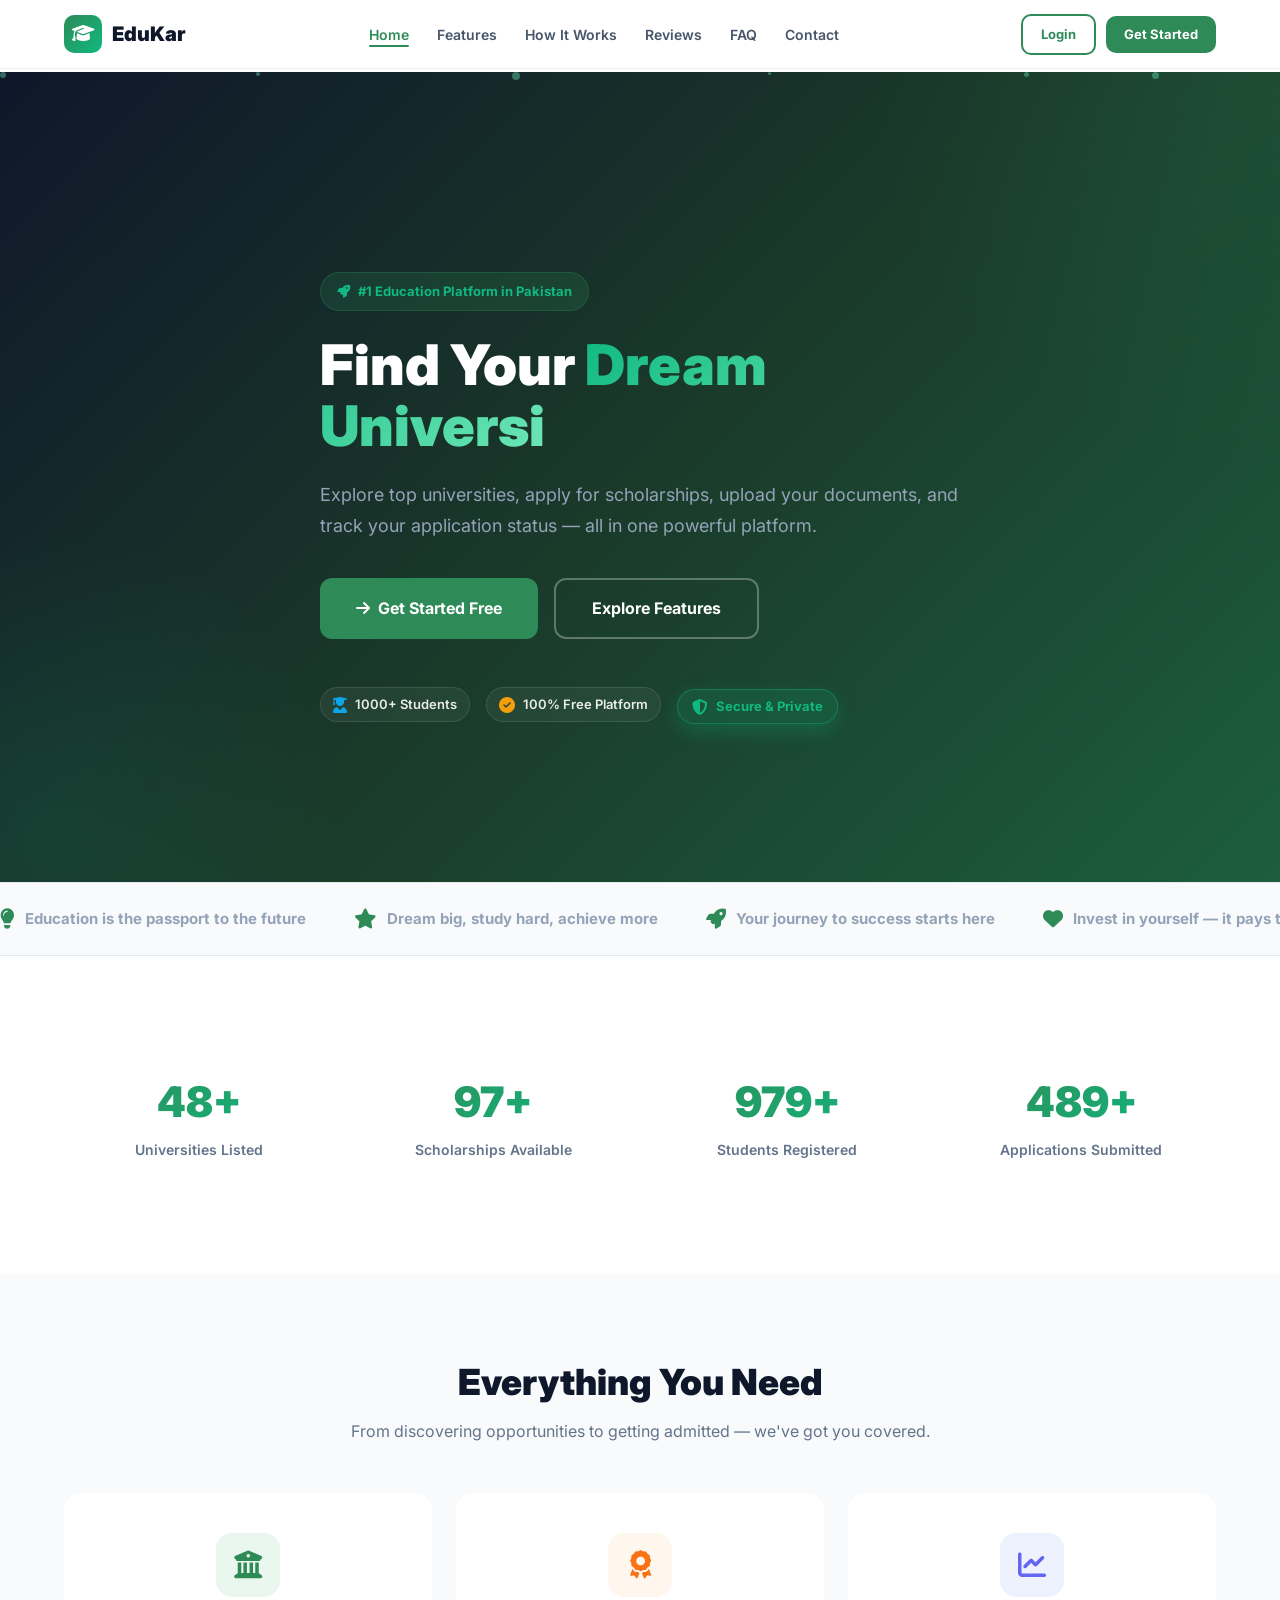
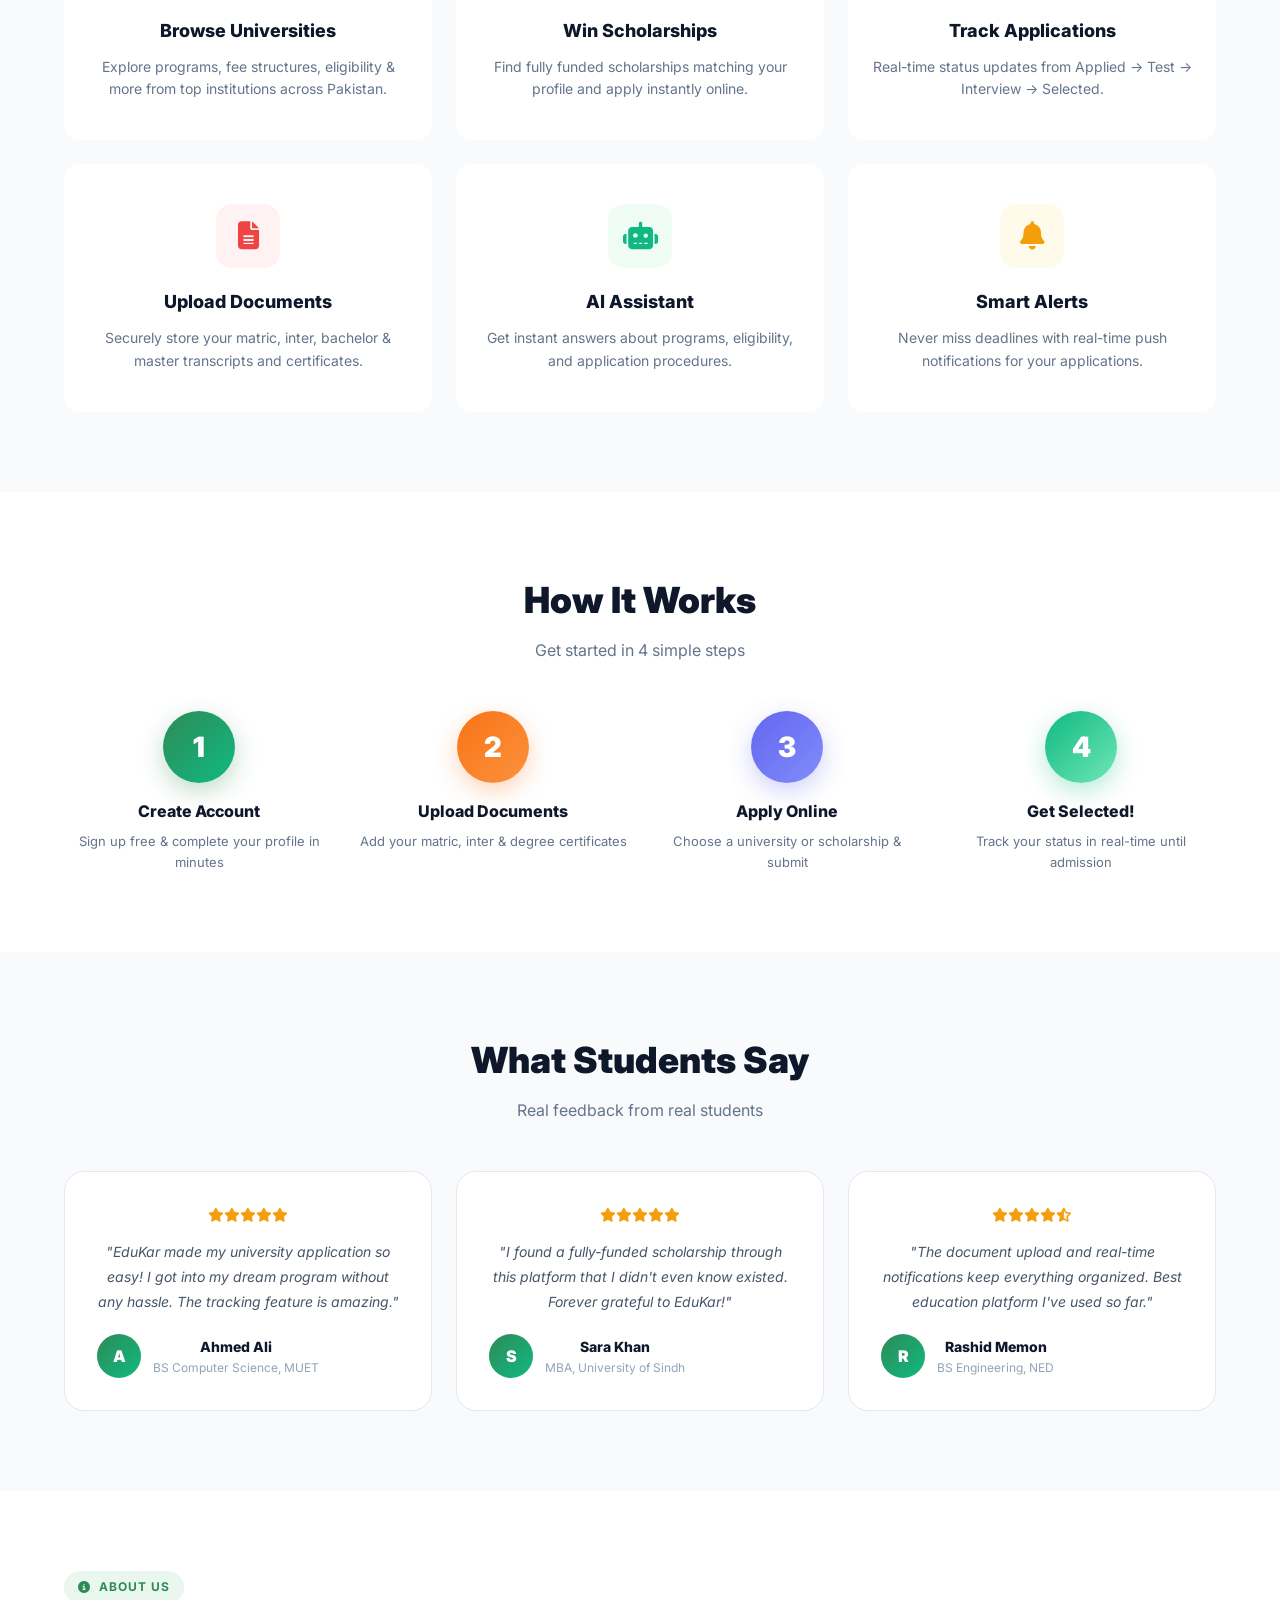
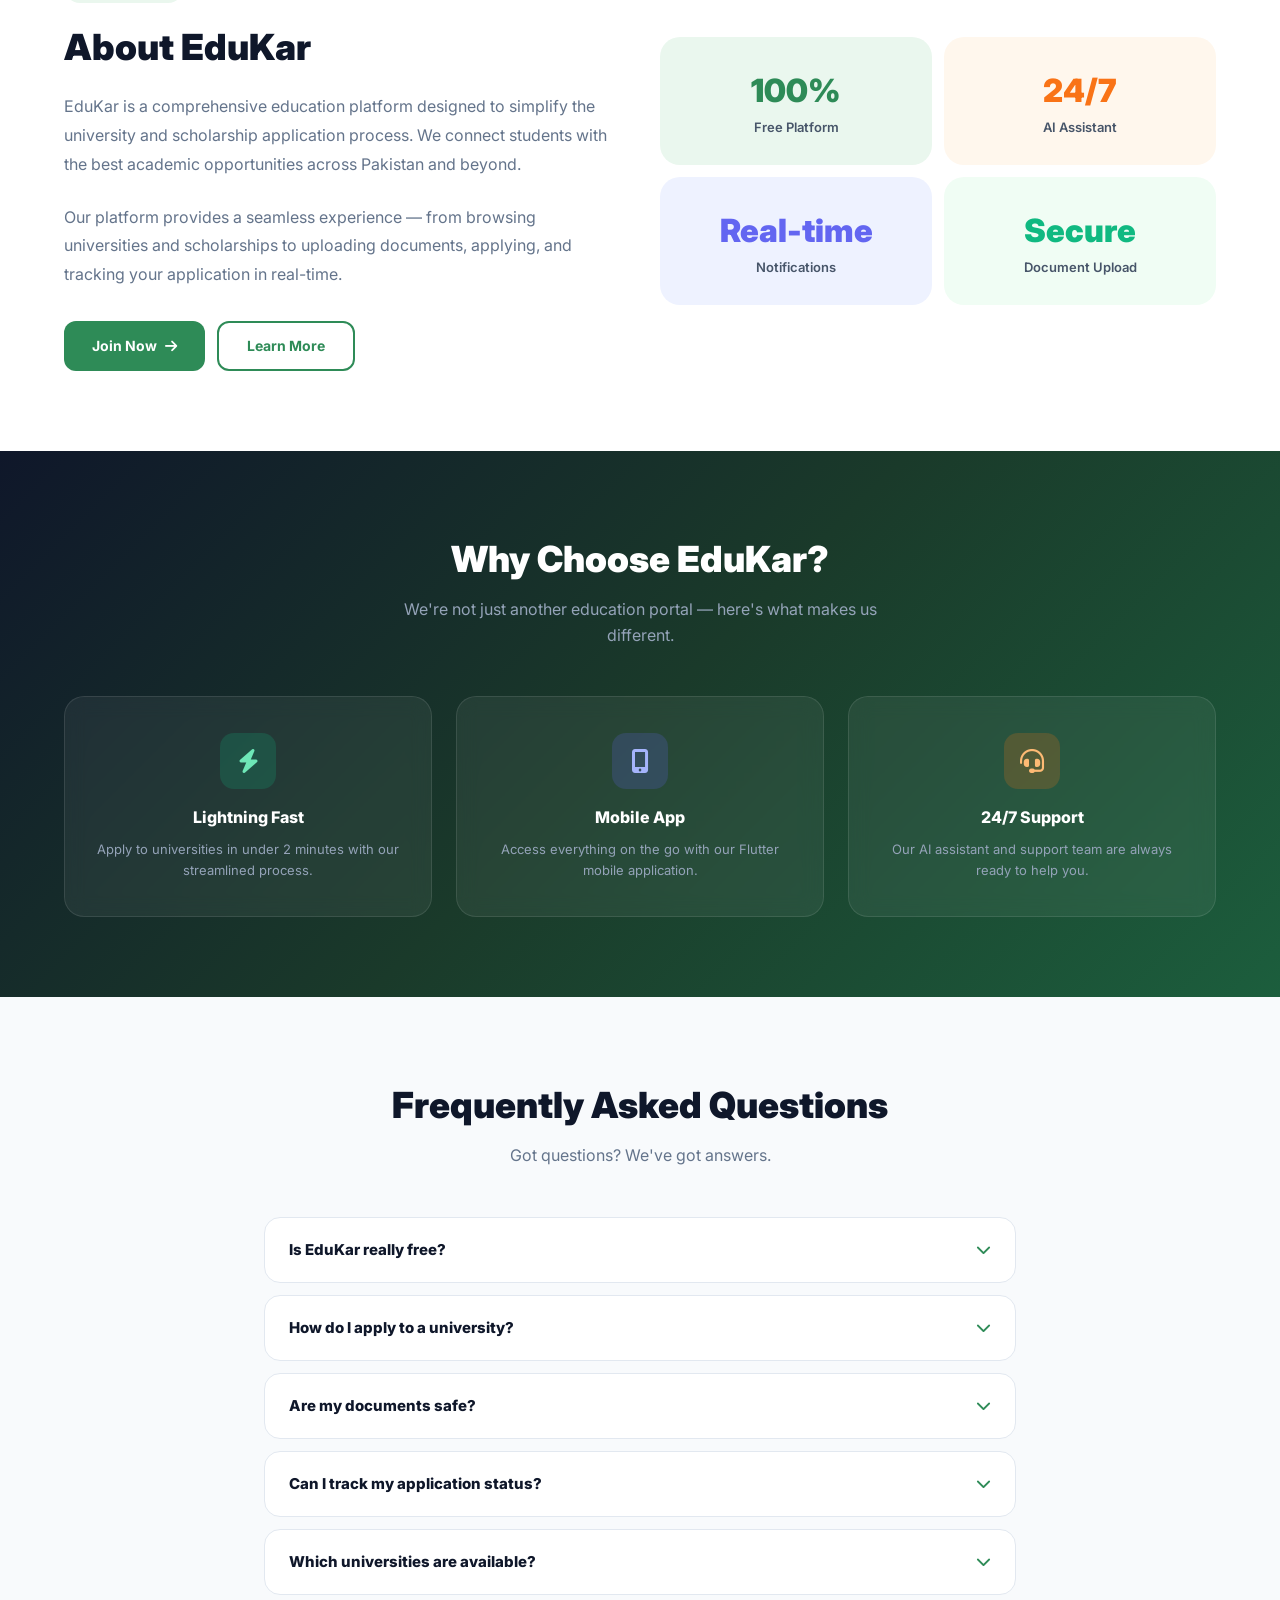
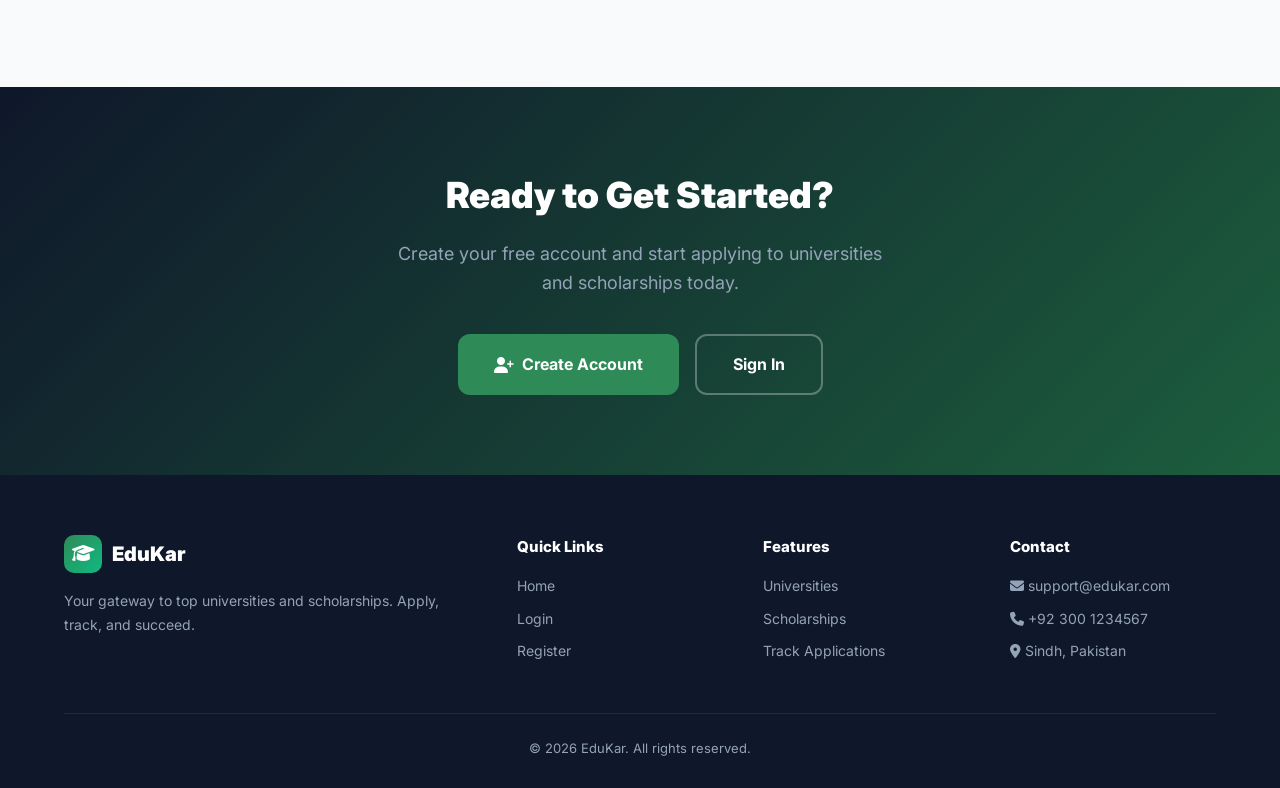
==== index.html @ 020fc17c "Latest user website updates" ====
<!DOCTYPE html>
<html lang="en">
<head>
    <meta charset="UTF-8">
    <meta name="viewport" content="width=device-width, initial-scale=1.0">
    <meta name="description" content="EduKar - Your gateway to top universities and scholarships in Pakistan. Apply online, track applications, and get admitted.">
    <title>EduKar — Find Your Dream University</title>
    <link rel="stylesheet" href="css/style.css">
    <link rel="stylesheet" href="https://cdnjs.cloudflare.com/ajax/libs/font-awesome/6.5.1/css/all.min.css">
</head>
<body style="padding-top:72px;">

<!-- NAVBAR -->
<nav class="navbar" id="navbar">
    <div class="navbar__inner">
        <a href="/" class="navbar__logo">
            <div class="navbar__logo-icon"><i class="fas fa-graduation-cap"></i></div>
            EduKar
        </a>
        <ul class="navbar__links" id="navLinks">
            <li><a href="/" class="active">Home</a></li>
            <li><a href="#features">Features</a></li>
            <li><a href="#how-it-works">How It Works</a></li>
            <li><a href="#testimonials">Reviews</a></li>
            <li><a href="#faq">FAQ</a></li>
            <li><a href="#contact">Contact</a></li>
        </ul>
        <div class="navbar__actions">
            <a href="login" class="btn btn--outline btn--sm" id="navLoginBtn">Login</a>
            <a href="register" class="btn btn--primary btn--sm" id="navRegBtn">Get Started</a>
        </div>
        <button class="navbar__hamburger" id="hamburger"><i class="fas fa-bars"></i></button>
    </div>
</nav>

<!-- HERO -->
<section class="hero">
    <div class="hero-particles">
        <span></span><span></span><span></span><span></span><span></span><span></span>
    </div>
    <div class="container">
        <div class="hero__content slide-up">
            <div class="hero__badge"><i class="fas fa-rocket"></i> #1 Education Platform in Pakistan</div>
            <h1 class="hero__title">Find Your <span id="typingTarget">Dream University</span><span class="typing-cursor"></span></h1>
            <p class="hero__subtitle">Explore top universities, apply for scholarships, upload your documents, and track your application status — all in one powerful platform.</p>
            <div class="hero__actions">
                <a href="register" class="btn btn--primary btn--lg"><i class="fas fa-arrow-right"></i> Get Started Free</a>
                <a href="#features" class="btn btn--outline btn--lg" style="border-color:rgba(255,255,255,.3); color:#fff;">Explore Features</a>
            </div>
            <div class="hero__stats" style="margin-top:48px; flex-wrap:wrap; gap:16px;">
                <div style="display:flex; align-items:center; gap:8px; padding:6px 12px; background:rgba(255,255,255,.05); border-radius:100px; border:1px solid rgba(255,255,255,.1);"><i class="fas fa-user-graduate" style="color:#0EA5E9; font-size:16px;"></i><span style="color:rgba(255,255,255,.9); font-weight:600; font-size:13px;">1000+ Students</span></div>
                <div style="display:flex; align-items:center; gap:8px; padding:6px 12px; background:rgba(255,255,255,.05); border-radius:100px; border:1px solid rgba(255,255,255,.1);"><i class="fas fa-check-circle" style="color:#F59E0B; font-size:16px;"></i><span style="color:rgba(255,255,255,.9); font-weight:600; font-size:13px;">100% Free Platform</span></div>
                <div style="display:flex; align-items:center; gap:8px; padding:6px 14px; background:rgba(16,185,129,.15); border-radius:100px; border:1px solid rgba(16,185,129,.4); box-shadow:0 8px 20px rgba(16,185,129,.25); transform:translateY(2px);"><i class="fas fa-shield-alt" style="color:#10B981; font-size:16px;"></i><span style="color:#10B981; font-weight:700; font-size:13px;">Secure & Private</span></div>
            </div>
        </div>
    </div>
</section>

<!-- MARQUEE -->
<div class="marquee-wrap">
    <div class="marquee-track" id="marqueeTrack">
        <div class="marquee-item"><i class="fas fa-lightbulb"></i> Education is the passport to the future</div>
        <div class="marquee-item"><i class="fas fa-star"></i> Dream big, study hard, achieve more</div>
        <div class="marquee-item"><i class="fas fa-rocket"></i> Your journey to success starts here</div>
        <div class="marquee-item"><i class="fas fa-heart"></i> Invest in yourself — it pays the best interest</div>
        <div class="marquee-item"><i class="fas fa-graduation-cap"></i> Knowledge is power, apply it wisely</div>
        <div class="marquee-item"><i class="fas fa-trophy"></i> Winners never quit, learners never lose</div>
        <div class="marquee-item"><i class="fas fa-gem"></i> Education is the key that unlocks every door</div>
        <div class="marquee-item"><i class="fas fa-fire"></i> Stay hungry for knowledge, stay foolish for dreams</div>
        <!-- duplicate for seamless loop -->
        <div class="marquee-item"><i class="fas fa-lightbulb"></i> Education is the passport to the future</div>
        <div class="marquee-item"><i class="fas fa-star"></i> Dream big, study hard, achieve more</div>
        <div class="marquee-item"><i class="fas fa-rocket"></i> Your journey to success starts here</div>
        <div class="marquee-item"><i class="fas fa-heart"></i> Invest in yourself — it pays the best interest</div>
        <div class="marquee-item"><i class="fas fa-graduation-cap"></i> Knowledge is power, apply it wisely</div>
        <div class="marquee-item"><i class="fas fa-trophy"></i> Winners never quit, learners never lose</div>
        <div class="marquee-item"><i class="fas fa-gem"></i> Education is the key that unlocks every door</div>
        <div class="marquee-item"><i class="fas fa-fire"></i> Stay hungry for knowledge, stay foolish for dreams</div>
    </div>
</div>

<!-- STATS COUNTER -->
<section class="section" style="background:#fff;">
    <div class="container">
        <div class="grid grid--4">
            <div class="stat-counter fade-in">
                <div class="stat-counter__num" data-target="50">0+</div>
                <div class="stat-counter__label">Universities Listed</div>
            </div>
            <div class="stat-counter fade-in stagger-1">
                <div class="stat-counter__num" data-target="100">0+</div>
                <div class="stat-counter__label">Scholarships Available</div>
            </div>
            <div class="stat-counter fade-in stagger-2">
                <div class="stat-counter__num" data-target="1000">0+</div>
                <div class="stat-counter__label">Students Registered</div>
            </div>
            <div class="stat-counter fade-in stagger-3">
                <div class="stat-counter__num" data-target="500">0+</div>
                <div class="stat-counter__label">Applications Submitted</div>
            </div>
        </div>
    </div>
</section>

<!-- FEATURES -->
<section class="section" id="features" style="background: var(--slate-50);">
    <div class="container text-center">
        <h2 style="font-size:36px; font-weight:900; color:var(--navy); margin-bottom:8px;">Everything You Need</h2>
        <p style="color:var(--slate-500); max-width:600px; margin:0 auto 48px; font-size:16px;">From discovering opportunities to getting admitted — we've got you covered.</p>
        <div class="grid grid--3">
            <div class="card fade-in" style="border:none; text-align:center; padding:40px 24px;">
                <div style="width:64px; height:64px; background:var(--primary-light); border-radius:16px; display:flex; align-items:center; justify-content:center; margin:0 auto 20px; font-size:28px; color:var(--primary);"><i class="fas fa-university"></i></div>
                <h3 style="font-size:18px; font-weight:800; color:var(--navy); margin-bottom:10px;">Browse Universities</h3>
                <p style="color:var(--slate-500); font-size:14px;">Explore programs, fee structures, eligibility & more from top institutions across Pakistan.</p>
            </div>
            <div class="card fade-in" style="border:none; text-align:center; padding:40px 24px;">
                <div style="width:64px; height:64px; background:#FFF7ED; border-radius:16px; display:flex; align-items:center; justify-content:center; margin:0 auto 20px; font-size:28px; color:var(--orange);"><i class="fas fa-award"></i></div>
                <h3 style="font-size:18px; font-weight:800; color:var(--navy); margin-bottom:10px;">Win Scholarships</h3>
                <p style="color:var(--slate-500); font-size:14px;">Find fully funded scholarships matching your profile and apply instantly online.</p>
            </div>
            <div class="card fade-in" style="border:none; text-align:center; padding:40px 24px;">
                <div style="width:64px; height:64px; background:#EEF2FF; border-radius:16px; display:flex; align-items:center; justify-content:center; margin:0 auto 20px; font-size:28px; color:#6366F1;"><i class="fas fa-chart-line"></i></div>
                <h3 style="font-size:18px; font-weight:800; color:var(--navy); margin-bottom:10px;">Track Applications</h3>
                <p style="color:var(--slate-500); font-size:14px;">Real-time status updates from Applied → Test → Interview → Selected.</p>
            </div>
            <div class="card fade-in" style="border:none; text-align:center; padding:40px 24px;">
                <div style="width:64px; height:64px; background:#FEF2F2; border-radius:16px; display:flex; align-items:center; justify-content:center; margin:0 auto 20px; font-size:28px; color:var(--red);"><i class="fas fa-file-alt"></i></div>
                <h3 style="font-size:18px; font-weight:800; color:var(--navy); margin-bottom:10px;">Upload Documents</h3>
                <p style="color:var(--slate-500); font-size:14px;">Securely store your matric, inter, bachelor & master transcripts and certificates.</p>
            </div>
            <div class="card fade-in" style="border:none; text-align:center; padding:40px 24px;">
                <div style="width:64px; height:64px; background:#F0FDF4; border-radius:16px; display:flex; align-items:center; justify-content:center; margin:0 auto 20px; font-size:28px; color:var(--accent);"><i class="fas fa-robot"></i></div>
                <h3 style="font-size:18px; font-weight:800; color:var(--navy); margin-bottom:10px;">AI Assistant</h3>
                <p style="color:var(--slate-500); font-size:14px;">Get instant answers about programs, eligibility, and application procedures.</p>
            </div>
            <div class="card fade-in" style="border:none; text-align:center; padding:40px 24px;">
                <div style="width:64px; height:64px; background:#FFFBEB; border-radius:16px; display:flex; align-items:center; justify-content:center; margin:0 auto 20px; font-size:28px; color:#F59E0B;"><i class="fas fa-bell"></i></div>
                <h3 style="font-size:18px; font-weight:800; color:var(--navy); margin-bottom:10px;">Smart Alerts</h3>
                <p style="color:var(--slate-500); font-size:14px;">Never miss deadlines with real-time push notifications for your applications.</p>
            </div>
        </div>
    </div>
</section>

<!-- HOW IT WORKS -->
<section class="section" id="how-it-works">
    <div class="container text-center">
        <h2 style="font-size:36px; font-weight:900; color:var(--navy); margin-bottom:8px;">How It Works</h2>
        <p style="color:var(--slate-500); max-width:500px; margin:0 auto 48px; font-size:16px;">Get started in 4 simple steps</p>
        <div class="grid grid--4">
            <div class="fade-in" style="text-align:center; position:relative;">
                <div style="width:72px; height:72px; background:linear-gradient(135deg,var(--primary),var(--accent)); border-radius:50%; display:flex; align-items:center; justify-content:center; margin:0 auto 16px; font-size:28px; font-weight:900; color:#fff; box-shadow:0 8px 25px rgba(46,139,87,.3);">1</div>
                <h4 style="font-weight:800; color:var(--navy); margin-bottom:6px; font-size:16px;">Create Account</h4>
                <p style="font-size:13px; color:var(--slate-500);">Sign up free & complete your profile in minutes</p>
            </div>
            <div class="fade-in stagger-1" style="text-align:center;">
                <div style="width:72px; height:72px; background:linear-gradient(135deg,#F97316,#FB923C); border-radius:50%; display:flex; align-items:center; justify-content:center; margin:0 auto 16px; font-size:28px; font-weight:900; color:#fff; box-shadow:0 8px 25px rgba(249,115,22,.3);">2</div>
                <h4 style="font-weight:800; color:var(--navy); margin-bottom:6px; font-size:16px;">Upload Documents</h4>
                <p style="font-size:13px; color:var(--slate-500);">Add your matric, inter & degree certificates</p>
            </div>
            <div class="fade-in stagger-2" style="text-align:center;">
                <div style="width:72px; height:72px; background:linear-gradient(135deg,#6366F1,#818CF8); border-radius:50%; display:flex; align-items:center; justify-content:center; margin:0 auto 16px; font-size:28px; font-weight:900; color:#fff; box-shadow:0 8px 25px rgba(99,102,241,.3);">3</div>
                <h4 style="font-weight:800; color:var(--navy); margin-bottom:6px; font-size:16px;">Apply Online</h4>
                <p style="font-size:13px; color:var(--slate-500);">Choose a university or scholarship & submit</p>
            </div>
            <div class="fade-in stagger-3" style="text-align:center;">
                <div style="width:72px; height:72px; background:linear-gradient(135deg,#10B981,#6EE7B7); border-radius:50%; display:flex; align-items:center; justify-content:center; margin:0 auto 16px; font-size:28px; font-weight:900; color:#fff; box-shadow:0 8px 25px rgba(16,185,129,.3);">4</div>
                <h4 style="font-weight:800; color:var(--navy); margin-bottom:6px; font-size:16px;">Get Selected!</h4>
                <p style="font-size:13px; color:var(--slate-500);">Track your status in real-time until admission</p>
            </div>
        </div>
    </div>
</section>

<!-- TESTIMONIALS -->
<section class="section" id="testimonials" style="background:var(--slate-50);">
    <div class="container text-center">
        <h2 style="font-size:36px; font-weight:900; color:var(--navy); margin-bottom:8px;">What Students Say</h2>
        <p style="color:var(--slate-500); max-width:500px; margin:0 auto 48px; font-size:16px;">Real feedback from real students</p>
        <div class="grid grid--3">
            <div class="testimonial-card fade-in">
                <div class="testimonial-card__stars"><i class="fas fa-star"></i><i class="fas fa-star"></i><i class="fas fa-star"></i><i class="fas fa-star"></i><i class="fas fa-star"></i></div>
                <p class="testimonial-card__text">"EduKar made my university application so easy! I got into my dream program without any hassle. The tracking feature is amazing."</p>
                <div class="testimonial-card__author">
                    <div class="testimonial-card__avatar">A</div>
                    <div><div class="testimonial-card__name">Ahmed Ali</div><div class="testimonial-card__role">BS Computer Science, MUET</div></div>
                </div>
            </div>
            <div class="testimonial-card fade-in stagger-1">
                <div class="testimonial-card__stars"><i class="fas fa-star"></i><i class="fas fa-star"></i><i class="fas fa-star"></i><i class="fas fa-star"></i><i class="fas fa-star"></i></div>
                <p class="testimonial-card__text">"I found a fully-funded scholarship through this platform that I didn't even know existed. Forever grateful to EduKar!"</p>
                <div class="testimonial-card__author">
                    <div class="testimonial-card__avatar">S</div>
                    <div><div class="testimonial-card__name">Sara Khan</div><div class="testimonial-card__role">MBA, University of Sindh</div></div>
                </div>
            </div>
            <div class="testimonial-card fade-in stagger-2">
                <div class="testimonial-card__stars"><i class="fas fa-star"></i><i class="fas fa-star"></i><i class="fas fa-star"></i><i class="fas fa-star"></i><i class="fas fa-star-half-alt"></i></div>
                <p class="testimonial-card__text">"The document upload and real-time notifications keep everything organized. Best education platform I've used so far."</p>
                <div class="testimonial-card__author">
                    <div class="testimonial-card__avatar">R</div>
                    <div><div class="testimonial-card__name">Rashid Memon</div><div class="testimonial-card__role">BS Engineering, NED</div></div>
                </div>
            </div>
        </div>
    </div>
</section>

<!-- ABOUT -->
<section class="section" id="about">
    <div class="container" style="display:flex; gap:40px; align-items:center; flex-wrap:wrap;">
        <div style="flex:1; min-width:280px;">
            <div style="display:inline-flex; align-items:center; gap:8px; padding:6px 14px; background:var(--primary-light); border-radius:100px; color:var(--primary); font-weight:700; font-size:12px; margin-bottom:16px; text-transform:uppercase; letter-spacing:1px;"><i class="fas fa-info-circle"></i> About Us</div>
            <h2 style="font-size:36px; font-weight:900; color:var(--navy); margin-bottom:16px;">About EduKar</h2>
            <p style="color:var(--slate-500); font-size:16px; line-height:1.8; margin-bottom:24px;">EduKar is a comprehensive education platform designed to simplify the university and scholarship application process. We connect students with the best academic opportunities across Pakistan and beyond.</p>
            <p style="color:var(--slate-500); font-size:16px; line-height:1.8; margin-bottom:32px;">Our platform provides a seamless experience — from browsing universities and scholarships to uploading documents, applying, and tracking your application in real-time.</p>
            <div style="display:flex; gap:12px; flex-wrap:wrap;">
                <a href="register" class="btn btn--primary">Join Now <i class="fas fa-arrow-right"></i></a>
                <a href="#faq" class="btn btn--outline">Learn More</a>
            </div>
        </div>
        <div style="flex:1; min-width:280px; display:grid; grid-template-columns:1fr 1fr; gap:12px;">
            <div style="background:var(--primary-light); padding:28px; border-radius:20px; text-align:center; transition:transform .3s;" onmouseover="this.style.transform='translateY(-4px)'" onmouseout="this.style.transform='translateY(0)'"><div style="font-size:32px; font-weight:900; color:var(--primary);">100%</div><div style="font-size:13px; color:var(--slate-600); font-weight:600;">Free Platform</div></div>
            <div style="background:#FFF7ED; padding:28px; border-radius:20px; text-align:center; transition:transform .3s;" onmouseover="this.style.transform='translateY(-4px)'" onmouseout="this.style.transform='translateY(0)'"><div style="font-size:32px; font-weight:900; color:var(--orange);">24/7</div><div style="font-size:13px; color:var(--slate-600); font-weight:600;">AI Assistant</div></div>
            <div style="background:#EEF2FF; padding:28px; border-radius:20px; text-align:center; transition:transform .3s;" onmouseover="this.style.transform='translateY(-4px)'" onmouseout="this.style.transform='translateY(0)'"><div style="font-size:32px; font-weight:900; color:#6366F1;">Real-time</div><div style="font-size:13px; color:var(--slate-600); font-weight:600;">Notifications</div></div>
            <div style="background:#F0FDF4; padding:28px; border-radius:20px; text-align:center; transition:transform .3s;" onmouseover="this.style.transform='translateY(-4px)'" onmouseout="this.style.transform='translateY(0)'"><div style="font-size:32px; font-weight:900; color:var(--accent);">Secure</div><div style="font-size:13px; color:var(--slate-600); font-weight:600;">Document Upload</div></div>
        </div>
    </div>
</section>

<!-- WHY CHOOSE US -->
<section class="section" style="background: linear-gradient(135deg, #0F172A 0%, #1a3a2a 50%, #1C5E3D 100%); color:#fff;">
    <div class="container text-center">
        <h2 style="font-size:36px; font-weight:900; margin-bottom:8px; color:#fff;">Why Choose EduKar?</h2>
        <p style="color:var(--slate-400); max-width:500px; margin:0 auto 48px; font-size:16px;">We're not just another education portal — here's what makes us different.</p>
        <div class="grid grid--3">
            <div class="fade-in" style="background:rgba(255,255,255,.06); backdrop-filter:blur(10px); border:1px solid rgba(255,255,255,.1); border-radius:20px; padding:36px 24px; text-align:center; transition:all .3s;" onmouseover="this.style.transform='translateY(-6px)';this.style.borderColor='rgba(110,231,183,.4)'" onmouseout="this.style.transform='translateY(0)';this.style.borderColor='rgba(255,255,255,.1)'">
                <div style="width:56px; height:56px; background:rgba(16,185,129,.2); border-radius:14px; display:flex; align-items:center; justify-content:center; margin:0 auto 16px; font-size:24px; color:#6EE7B7;"><i class="fas fa-bolt"></i></div>
                <h3 style="font-size:16px; font-weight:800; margin-bottom:8px; color:#fff;">Lightning Fast</h3>
                <p style="color:var(--slate-400); font-size:13px;">Apply to universities in under 2 minutes with our streamlined process.</p>
            </div>
            <div class="fade-in stagger-1" style="background:rgba(255,255,255,.06); backdrop-filter:blur(10px); border:1px solid rgba(255,255,255,.1); border-radius:20px; padding:36px 24px; text-align:center; transition:all .3s;" onmouseover="this.style.transform='translateY(-6px)';this.style.borderColor='rgba(110,231,183,.4)'" onmouseout="this.style.transform='translateY(0)';this.style.borderColor='rgba(255,255,255,.1)'">
                <div style="width:56px; height:56px; background:rgba(99,102,241,.2); border-radius:14px; display:flex; align-items:center; justify-content:center; margin:0 auto 16px; font-size:24px; color:#A5B4FC;"><i class="fas fa-mobile-alt"></i></div>
                <h3 style="font-size:16px; font-weight:800; margin-bottom:8px; color:#fff;">Mobile App</h3>
                <p style="color:var(--slate-400); font-size:13px;">Access everything on the go with our Flutter mobile application.</p>
            </div>
            <div class="fade-in stagger-2" style="background:rgba(255,255,255,.06); backdrop-filter:blur(10px); border:1px solid rgba(255,255,255,.1); border-radius:20px; padding:36px 24px; text-align:center; transition:all .3s;" onmouseover="this.style.transform='translateY(-6px)';this.style.borderColor='rgba(110,231,183,.4)'" onmouseout="this.style.transform='translateY(0)';this.style.borderColor='rgba(255,255,255,.1)'">
                <div style="width:56px; height:56px; background:rgba(249,115,22,.2); border-radius:14px; display:flex; align-items:center; justify-content:center; margin:0 auto 16px; font-size:24px; color:#FDBA74;"><i class="fas fa-headset"></i></div>
                <h3 style="font-size:16px; font-weight:800; margin-bottom:8px; color:#fff;">24/7 Support</h3>
                <p style="color:var(--slate-400); font-size:13px;">Our AI assistant and support team are always ready to help you.</p>
            </div>
        </div>
    </div>
</section>

<!-- FAQ -->
<section class="section" id="faq" style="background:var(--slate-50);">
    <div class="container" style="max-width:800px;">
        <div class="text-center" style="margin-bottom:48px;">
            <h2 style="font-size:36px; font-weight:900; color:var(--navy); margin-bottom:8px;">Frequently Asked Questions</h2>
            <p style="color:var(--slate-500); font-size:16px;">Got questions? We've got answers.</p>
        </div>
        <div class="faq-item">
            <div class="faq-q" onclick="this.parentElement.classList.toggle('open')">Is EduKar really free? <i class="fas fa-chevron-down"></i></div>
            <div class="faq-a"><p>Yes! EduKar is 100% free for all students. There are no hidden charges for browsing universities, applying for scholarships, or tracking your applications.</p></div>
        </div>
        <div class="faq-item">
            <div class="faq-q" onclick="this.parentElement.classList.toggle('open')">How do I apply to a university? <i class="fas fa-chevron-down"></i></div>
            <div class="faq-a"><p>Simply create an account, upload your educational documents (matric, inter, etc.), browse universities, select a program, and click "Apply Now". It's that simple!</p></div>
        </div>
        <div class="faq-item">
            <div class="faq-q" onclick="this.parentElement.classList.toggle('open')">Are my documents safe? <i class="fas fa-chevron-down"></i></div>
            <div class="faq-a"><p>Absolutely. We use secure encrypted storage for all your documents. Your personal data and academic records are fully protected and never shared without your permission.</p></div>
        </div>
        <div class="faq-item">
            <div class="faq-q" onclick="this.parentElement.classList.toggle('open')">Can I track my application status? <i class="fas fa-chevron-down"></i></div>
            <div class="faq-a"><p>Yes! You get real-time notifications and status updates for every application — from Applied → Under Review → Test → Interview → Selected/Rejected.</p></div>
        </div>
        <div class="faq-item">
            <div class="faq-q" onclick="this.parentElement.classList.toggle('open')">Which universities are available? <i class="fas fa-chevron-down"></i></div>
            <div class="faq-a"><p>We list top universities across Sindh and Pakistan including University of Sindh, MUET, NED, SZABIST, and many more. New universities are added regularly.</p></div>
        </div>
    </div>
</section>

<!-- CONTACT / CTA -->
<section class="section" id="contact" style="background: linear-gradient(135deg, var(--navy), var(--primary-dark)); color:#fff; text-align:center;">
    <div class="container">
        <h2 style="font-size:36px; font-weight:900; margin-bottom:16px;">Ready to Get Started?</h2>
        <p style="color:var(--slate-400); font-size:18px; max-width:500px; margin:0 auto 36px;">Create your free account and start applying to universities and scholarships today.</p>
        <div style="display:flex; gap:16px; justify-content:center; flex-wrap:wrap;">
            <a href="register" class="btn btn--primary btn--lg"><i class="fas fa-user-plus"></i> Create Account</a>
            <a href="login" class="btn btn--outline btn--lg" style="border-color:rgba(255,255,255,.3); color:#fff;">Sign In</a>
        </div>
    </div>
</section>

<!-- FOOTER -->
<footer class="footer">
    <div class="container">
        <div class="footer__grid">
            <div>
                <div class="navbar__logo" style="margin-bottom:16px;"><div class="navbar__logo-icon"><i class="fas fa-graduation-cap"></i></div><span style="color:#fff;">EduKar</span></div>
                <p style="font-size:14px; line-height:1.7;">Your gateway to top universities and scholarships. Apply, track, and succeed.</p>
            </div>
            <div>
                <h4 class="footer__title">Quick Links</h4>
                <a href="/" class="footer__link">Home</a>
                <a href="login" class="footer__link">Login</a>
                <a href="register" class="footer__link">Register</a>
            </div>
            <div>
                <h4 class="footer__title">Features</h4>
                <a href="#features" class="footer__link">Universities</a>
                <a href="#features" class="footer__link">Scholarships</a>
                <a href="#features" class="footer__link">Track Applications</a>
            </div>
            <div>
                <h4 class="footer__title">Contact</h4>
                <a href="mailto:support@edukar.com" class="footer__link"><i class="fas fa-envelope"></i> support@edukar.com</a>
                <a href="#" class="footer__link"><i class="fas fa-phone"></i> +92 300 1234567</a>
                <a href="#" class="footer__link"><i class="fas fa-map-marker-alt"></i> Sindh, Pakistan</a>
            </div>
        </div>
        <div class="footer__bottom">© 2026 EduKar. All rights reserved.</div>
    </div>
</footer>

<script src="js/config.js"></script>
<script src="js/index.js"></script>
</body>
</html>
---- css/style.css ----
@import url('https://fonts.googleapis.com/css2?family=Inter:wght@300;400;500;600;700;800;900&display=swap');

:root {
  --primary: #2E8B57; --primary-dark: #1C5E3D; --primary-light: #EAF7EE;
  --accent: #10B981; --navy: #0F172A; --slate-50: #F8FAFC; --slate-100: #F1F5F9;
  --slate-200: #E2E8F0; --slate-300: #CBD5E1; --slate-400: #94A3B8;
  --slate-500: #64748B; --slate-600: #475569; --slate-700: #334155;
  --slate-800: #1E293B; --red: #EF4444; --orange: #F97316; --radius: 16px;
  --shadow-sm: 0 1px 3px rgba(0,0,0,.06); --shadow-md: 0 4px 20px rgba(0,0,0,.08);
  --shadow-lg: 0 10px 40px rgba(0,0,0,.1); --transition: .3s cubic-bezier(.4,0,.2,1);
}

*, *::before, *::after { box-sizing: border-box; margin: 0; padding: 0; }
html { scroll-behavior: smooth; }
body { font-family: 'Inter', sans-serif; color: var(--slate-700); background: #fff; line-height: 1.6; -webkit-font-smoothing: antialiased; }
a { color: var(--primary); text-decoration: none; transition: color var(--transition); }
a:hover { color: var(--primary-dark); }
img { max-width: 100%; display: block; image-rendering: high-quality; -webkit-font-smoothing: antialiased; }
button { cursor: pointer; font-family: inherit; border: none; }
input, select, textarea { font-family: inherit; }

/* === UTILITY === */
.container { max-width: 1200px; margin: 0 auto; padding: 0 24px; }
.section { padding: 80px 0; }
.section--gray { background: var(--slate-50); }
.text-center { text-align: center; }
.hidden { display: none !important; }
.page-wrap { padding-top: 24px; padding-bottom: 60px; min-height: calc(100vh - 72px); }

/* === SEARCH BAR === */
.search-bar { position: relative; }
.search-bar__icon { position: absolute; left: 18px; top: 50%; transform: translateY(-50%); color: var(--slate-400); font-size: 16px; pointer-events: none; z-index: 1; }
.search-bar input { width: 100%; padding: 16px 20px 16px 48px; border: 2px solid var(--slate-200); border-radius: 14px; font-size: 15px; font-weight: 500; color: var(--navy); background: #fff; transition: all var(--transition); outline: none; }
.search-bar input:focus { border-color: var(--primary); box-shadow: 0 0 0 4px rgba(46,139,87,.1); }
.search-bar input::placeholder { color: var(--slate-400); font-weight: 500; }

/* === PAGE LOADER === */
.page-loader { display: flex; align-items: center; justify-content: center; padding: 60px; grid-column: 1 / -1; }
.loader { width: 40px; height: 40px; border: 4px solid var(--slate-200); border-top-color: var(--primary); border-radius: 50%; animation: spin .8s linear infinite; }

/* === ANIMATIONS === */
.fade-in { opacity: 0; transform: translateY(20px); transition: opacity .6s ease, transform .6s ease; }
.fade-in.visible { opacity: 1; transform: translateY(0); }
.slide-left { opacity: 0; transform: translateX(-30px); transition: all .6s ease; }
.slide-left.visible { opacity: 1; transform: translateX(0); }
.slide-right { opacity: 0; transform: translateX(30px); transition: all .6s ease; }
.slide-right.visible { opacity: 1; transform: translateX(0); }
.scale-in { opacity: 0; transform: scale(.9); transition: all .5s ease; }
.scale-in.visible { opacity: 1; transform: scale(1); }
.stagger-1 { transition-delay: .1s; }
.stagger-2 { transition-delay: .2s; }
.stagger-3 { transition-delay: .3s; }
.stagger-4 { transition-delay: .4s; }
.stagger-5 { transition-delay: .5s; }
@keyframes spin { to { transform: rotate(360deg); } }
@keyframes float { 0%,100% { transform: translateY(0); } 50% { transform: translateY(-10px); } }
@keyframes pulse { 0%,100% { opacity: 1; } 50% { opacity: .7; } }
@keyframes shimmer { 0% { background-position: -200% 0; } 100% { background-position: 200% 0; } }

/* === TOAST === */
.toast { position: fixed; bottom: 30px; left: 50%; transform: translateX(-50%) translateY(80px); padding: 14px 28px; border-radius: 12px; color: #fff; font-weight: 700; font-size: 14px; z-index: 9999; opacity: 0; transition: all .4s ease; pointer-events: none; }
.toast.show { opacity: 1; transform: translateX(-50%) translateY(0); }
.toast--success { background: var(--primary); }
.toast--error { background: var(--red); }

/* === NAVBAR === */
.navbar { position: fixed; top: 0; left: 0; right: 0; z-index: 1000; transition: all var(--transition); }
.navbar::before { content: ''; position: absolute; inset: 0; background: rgba(255,255,255,.98); border-bottom: 1px solid rgba(226,232,240,.6); z-index: -1; transition: all var(--transition); }
.navbar.scrolled::before { box-shadow: var(--shadow-md); }
.navbar__inner { display: flex; align-items: center; justify-content: space-between; padding: 14px 24px; max-width: 1200px; margin: 0 auto; }
.navbar__logo { display: flex; align-items: center; gap: 10px; font-weight: 900; font-size: 20px; color: var(--navy); }
.navbar__logo-icon { width: 38px; height: 38px; background: linear-gradient(135deg, var(--primary), var(--accent)); border-radius: 10px; display: flex; align-items: center; justify-content: center; color: #fff; font-size: 18px; }
.navbar__links { display: flex; align-items: center; gap: 28px; list-style: none; }
.navbar__links a { color: var(--slate-600); font-weight: 600; font-size: 14px; position: relative; transition: all var(--transition); }
.navbar__links a:hover, .navbar__links a.active { color: var(--primary); }
.navbar__links a::after { content: ''; position: absolute; bottom: -4px; left: 0; width: 0; height: 2px; background: var(--primary); border-radius: 2px; transition: width var(--transition); }
.navbar__links a:hover::after, .navbar__links a.active::after { width: 100%; }
.navbar__actions { display: flex; gap: 10px; align-items: center; }
.navbar__hamburger { display: none; background: none; border: none; font-size: 24px; color: var(--navy); }

/* === BUTTONS === */
.btn { display: inline-flex; align-items: center; gap: 8px; padding: 12px 28px; border-radius: 12px; font-weight: 700; font-size: 14px; transition: all var(--transition); }
.btn--primary { background: var(--primary); color: #fff; }
.btn--primary:hover { background: var(--primary-dark); transform: translateY(-2px); box-shadow: 0 8px 25px rgba(46,139,87,.3); }
.btn--outline { background: transparent; color: var(--primary); border: 2px solid var(--primary); }
.btn--outline:hover { background: var(--primary); color: #fff; }
.btn--ghost { background: transparent; color: var(--slate-600); }
.btn--ghost:hover { background: var(--slate-100); }
.btn--sm { padding: 8px 18px; font-size: 13px; border-radius: 10px; }
.btn--lg { padding: 16px 36px; font-size: 16px; }
.btn--full { width: 100%; justify-content: center; }
.btn--danger { background: var(--red); color: #fff; }
.btn:disabled { opacity: .5; pointer-events: none; }

/* === HERO === */
.hero { min-height: 90vh; height: auto; padding-top: 120px; padding-bottom: 80px; display: flex; align-items: center; background: linear-gradient(135deg, var(--navy) 0%, #1a3a2a 50%, var(--primary-dark) 100%); position: relative; overflow: hidden; }
.hero::before { content: ''; position: absolute; top: -50%; right: -30%; width: 800px; height: 800px; background: radial-gradient(circle, rgba(46,139,87,.15) 0%, transparent 70%); }
.hero::after { content: ''; position: absolute; bottom: -30%; left: -20%; width: 600px; height: 600px; background: radial-gradient(circle, rgba(16,185,129,.1) 0%, transparent 70%); }
.hero__content { position: relative; z-index: 2; max-width: 640px; }
.hero__badge { display: inline-flex; align-items: center; gap: 8px; padding: 8px 16px; background: rgba(46,139,87,.2); border: 1px solid rgba(46,139,87,.3); border-radius: 100px; color: var(--accent); font-weight: 700; font-size: 13px; margin-bottom: 24px; animation: pulse 3s ease infinite; }
.hero__title { font-size: clamp(36px, 5vw, 56px); font-weight: 900; color: #fff; line-height: 1.1; margin-bottom: 20px; }
.hero__title span { background: linear-gradient(135deg, var(--accent), #6EE7B7); -webkit-background-clip: text; -webkit-text-fill-color: transparent; }
.hero__subtitle { font-size: 18px; color: var(--slate-400); line-height: 1.7; margin-bottom: 36px; }
.hero__actions { display: flex; gap: 16px; flex-wrap: wrap; }
.hero__stats { display: flex; gap: 48px; margin-top: 56px; }
.hero__stat-num { font-size: 32px; font-weight: 900; color: #fff; }
.hero__stat-label { font-size: 13px; color: var(--slate-400); font-weight: 600; }

/* === SECTION HEADER === */
.section-header { margin-bottom: 48px; }
.section-header h2 { font-size: 32px; font-weight: 900; color: var(--navy); margin-bottom: 8px; }
.section-header p { color: var(--slate-500); font-size: 16px; }
.section-header--between { display: flex; justify-content: space-between; align-items: center; flex-wrap: wrap; gap: 16px; }

/* === CARDS === */
.card { background: #fff; border: 1px solid var(--slate-200); border-radius: var(--radius); overflow: hidden; transition: all var(--transition); }
.card:hover { border-color: var(--primary); box-shadow: var(--shadow-lg); transform: translateY(-6px); }
.card__img { width: 100%; height: 200px; object-fit: cover; background: var(--slate-100); transition: transform .5s ease; }
.card:hover .card__img { transform: scale(1.05); }
.card__img-wrap { overflow: hidden; }
.card__body { padding: 20px; }
.card__tag { display: inline-block; padding: 4px 12px; background: var(--primary-light); color: var(--primary); font-size: 11px; font-weight: 800; border-radius: 6px; text-transform: uppercase; letter-spacing: .5px; margin-bottom: 10px; }
.card__title { font-size: 17px; font-weight: 800; color: var(--navy); margin-bottom: 8px; line-height: 1.3; }
.card__meta { display: flex; align-items: center; gap: 6px; font-size: 13px; color: var(--slate-500); margin-bottom: 6px; }
.card__desc { font-size: 14px; color: var(--slate-500); line-height: 1.5; margin-bottom: 16px; }

/* === ST-CARD (Uniform University/Scholarship Cards) === */
.st-card { display: flex; flex-direction: column; background: #fff; border: 1px solid var(--slate-200); border-radius: var(--radius); overflow: hidden; transition: all var(--transition); }
.st-card:hover { border-color: var(--primary); box-shadow: var(--shadow-lg); transform: translateY(-6px); }
.st-card__img { width: 100%; height: 180px; overflow: hidden; background: var(--slate-100); flex-shrink: 0; }
.st-card__img img { width: 100%; height: 100%; object-fit: cover; object-position: center; transition: transform .5s ease; display: block; }
.st-card:hover .st-card__img img { transform: scale(1.05); }
.st-card__body { padding: 16px 18px; flex: 1; display: flex; flex-direction: column; }
.st-card__tag { display: inline-block; padding: 3px 10px; background: var(--primary-light); color: var(--primary); font-size: 10px; font-weight: 800; border-radius: 6px; text-transform: uppercase; letter-spacing: .5px; margin-bottom: 8px; align-self: flex-start; }
.st-card__title { font-size: 15px; font-weight: 800; color: var(--navy); line-height: 1.35; margin-bottom: 10px; word-wrap: break-word; overflow-wrap: break-word; }
.st-card__info { display: flex; align-items: center; gap: 7px; font-size: 12px; color: var(--slate-600); margin-bottom: 5px; font-weight: 600; }
.st-card__info i { width: 14px; text-align: center; flex-shrink: 0; }
.st-card__deadline { color: var(--red); font-weight: 800; }
.st-card__deadline i { color: var(--red); }
.st-card__fee { color: #16A34A; font-weight: 800; }
.st-card__fee i { color: #16A34A; }
.st-card__action { padding: 12px 18px; text-align: center; font-weight: 800; font-size: 13px; color: #fff; background: var(--primary); border-top: 1px solid var(--slate-200); transition: background var(--transition); flex-shrink: 0; }
.st-card:hover .st-card__action { background: var(--primary-dark); }

/* === GRID === */
.grid { display: grid; gap: 24px; }
.grid--2 { grid-template-columns: repeat(auto-fill, minmax(340px, 1fr)); }
.grid--3 { grid-template-columns: repeat(auto-fill, minmax(300px, 1fr)); }
.grid--4 { grid-template-columns: repeat(auto-fill, minmax(260px, 1fr)); }

/* === FORM === */
.form-group { margin-bottom: 20px; }
.form-group label { display: block; font-weight: 700; font-size: 14px; color: var(--slate-700); margin-bottom: 8px; }
.form-input { width: 100%; padding: 14px 18px; border: 2px solid var(--slate-200); border-radius: 12px; font-size: 15px; background: var(--slate-50); transition: all var(--transition); outline: none; }
.form-input:focus { border-color: var(--primary); background: #fff; box-shadow: 0 0 0 4px rgba(46,139,87,.1); }

/* === AUTH === */
.auth-wrap { min-height: 100vh; display: flex; align-items: center; justify-content: center; background: linear-gradient(135deg, var(--navy) 0%, var(--primary-dark) 100%); padding: 24px; position: relative; overflow: hidden; }
.auth-wrap::before { content: ''; position: absolute; top: -20%; right: -10%; width: 500px; height: 500px; background: radial-gradient(circle, rgba(46,139,87,.2), transparent 70%); animation: float 8s ease-in-out infinite; }
.auth-card { background: #fff; border-radius: 24px; padding: 48px; width: 100%; max-width: 460px; box-shadow: var(--shadow-lg); position: relative; z-index: 2; }
.auth-card h1 { font-size: 28px; font-weight: 900; color: var(--navy); margin-bottom: 8px; }
.auth-card p { color: var(--slate-500); margin-bottom: 32px; }

/* === BANNER SLIDER === */
.banner-slider { position: relative; border-radius: 24px; overflow: hidden; box-shadow: var(--shadow-lg); background: var(--slate-100); }
.banner-slider__track { display: flex; will-change: transform; transition: transform .7s cubic-bezier(.25,.1,.25,1); }
.banner-slider__slide { min-width: 100%; position: relative; flex-shrink: 0; }
.banner-slider__slide img { width: 100%; height: 400px; object-fit: cover; object-position: center; image-rendering: high-quality; display: block; }
.banner-slider__caption { position: absolute; bottom: 0; left: 0; right: 0; padding: 24px 28px; background: linear-gradient(to top, rgba(0,0,0,.7), transparent); color: #fff; font-weight: 800; font-size: 20px; }
.banner-slider__dots { display: flex; justify-content: center; gap: 8px; margin-top: 20px; }
.banner-slider__dot { width: 10px; height: 10px; border-radius: 5px; background: var(--slate-300); border: none; cursor: pointer; transition: all var(--transition); }
.banner-slider__dot.active { width: 28px; background: var(--primary); }

/* === SEARCH === */
.search-bar { position: relative; max-width: 500px; }
.search-bar input { width: 100%; padding: 16px 20px 16px 52px; border: 2px solid var(--slate-200); border-radius: 16px; font-size: 15px; background: #fff; outline: none; transition: all var(--transition); }
.search-bar input:focus { border-color: var(--primary); box-shadow: 0 0 0 4px rgba(46,139,87,.1); }
.search-bar__icon { position: absolute; left: 18px; top: 50%; transform: translateY(-50%); color: var(--slate-400); font-size: 18px; }

/* === DETAIL PAGE (PREMIUM LANDSCAPE) === */
.detail-hero { height: 360px; background-size: cover; background-position: center; position: relative; border-radius: 24px; overflow: hidden; margin-bottom: 32px; }
.detail-hero::after { content: ''; position: absolute; inset: 0; background: linear-gradient(to top, rgba(0,0,0,.65), transparent 60%); }
.detail-hero__content { position: absolute; bottom: 0; left: 0; right: 0; padding: 32px; z-index: 2; }
.detail-section { background: #fff; border: 1px solid rgba(226,232,240,.6); border-radius: 20px; padding: 28px; margin-bottom: 24px; box-shadow: 0 4px 20px rgba(0,0,0,.03); transition: all .4s cubic-bezier(.4,0,.2,1); position: relative; overflow: hidden; }
.detail-section:hover { box-shadow: 0 10px 40px rgba(0,0,0,.08); transform: translateY(-2px); border-color: rgba(46,139,87,.2); }
.detail-section h3 { font-size: 17px; font-weight: 800; color: var(--navy); margin-bottom: 16px; display: flex; align-items: center; gap: 10px; }

/* Left Panel Sticky */
.left-panel-sticky { position: sticky; top: 100px; }

/* Premium Hero Image inside card */
.hero-image-wrap { width: 100%; height: 240px; overflow: hidden; position: relative; border-radius: 20px 20px 0 0; }
.hero-image-wrap img { width: 100%; height: 100%; object-fit: cover; transition: transform .6s ease; }
.detail-section:hover .hero-image-wrap img { transform: scale(1.05); }

/* Premium Info Rows */
.premium-info-row { display: flex; justify-content: space-between; align-items: center; padding: 12px 16px; border-radius: 12px; font-size: 13px; transition: background .3s; }
.premium-info-row:hover { background: var(--slate-50); }
.premium-info-label { color: var(--slate-500); font-weight: 600; display: flex; align-items: center; gap: 8px; }
.premium-info-value { font-weight: 800; color: var(--navy); }

/* About Section */
.about-text { color: var(--slate-600); line-height: 1.8; font-size: 14px; display: -webkit-box; -webkit-line-clamp: 3; -webkit-box-orient: vertical; overflow: hidden; }
.about-text.expanded { -webkit-line-clamp: unset; }
.see-more-btn { background: none; color: var(--primary); font-weight: 800; font-size: 13px; padding: 6px 12px; border-radius: 8px; margin-top: 8px; background: var(--primary-light); transition: all .3s; }
.see-more-btn:hover { background: var(--primary); color: #fff; transform: translateY(-1px); }

/* Premium Expandable Sections (Accordions) */
.exp-section { background: transparent; border: none; border-radius: 12px; overflow: hidden; transition: all .25s ease; margin-bottom: 2px; box-shadow: none; }
.exp-section:hover { box-shadow: none; border-color: transparent; transform: none; }
.exp-header { display: flex; align-items: center; gap: 12px; padding: 14px 18px; cursor: pointer; transition: all .2s ease; user-select: none; background: #fff; border: none; }
.exp-header:hover { background: #F8FAFC; }
.exp-header .icon { font-size: 16px; color: var(--primary); width: 36px; height: 36px; border-radius: 10px; background: var(--primary-light); display: flex; align-items: center; justify-content: center; flex-shrink: 0; transition: all .2s; }
.exp-header:hover .icon { background: var(--primary); color: #fff; }
.exp-header h3 { flex: 1; font-size: 15px; font-weight: 800; color: var(--navy); margin: 0; }
.exp-header .arrow { color: var(--slate-400); font-size: 12px; transition: transform .3s ease; flex-shrink: 0; width: 28px; height: 28px; border-radius: 50%; background: var(--slate-50); display: flex; align-items: center; justify-content: center; }
.exp-header.open .arrow { transform: rotate(180deg); background: var(--primary); color: #fff; }
.exp-header.open { background: #fff; border-bottom: none; }
.exp-body { max-height: 0; overflow: hidden; transition: max-height .3s ease; background: #fafbfc; }
.exp-body.open { max-height: 350px; overflow-y: auto; }
.exp-body::-webkit-scrollbar { width: 5px; }
.exp-body::-webkit-scrollbar-track { background: #f1f1f1; border-radius: 4px; }
.exp-body::-webkit-scrollbar-thumb { background: #CBD5E1; border-radius: 4px; }
.exp-body::-webkit-scrollbar-thumb:hover { background: #94A3B8; }
.exp-body__inner { padding: 16px 18px; }

/* Apply Bar (Glassmorphic) */
.apply-bar { position: fixed; bottom: 0; left: 0; right: 0; background: rgba(255,255,255,.98); border-top: none; z-index: 100; box-shadow: 0 -4px 20px rgba(0,0,0,.05); padding: 12px 0; }
.apply-bar__inner { display: flex; align-items: center; gap: 16px; padding: 0 20px; }
.apply-bar__inner .btn { border-radius: 12px; padding: 12px 36px; font-weight: 800; font-size: 14px; box-shadow: 0 6px 20px rgba(249,115,22,.25); transition: all .2s; }
.apply-bar__inner .btn:hover { transform: translateY(-2px); box-shadow: 0 8px 25px rgba(249,115,22,.35); }

/* Apply Overlay (loading/success modal) */
.apply-overlay { position: fixed; inset: 0; background: rgba(15,23,42,.8); z-index: 9998; display: flex; align-items: center; justify-content: center; opacity: 0; pointer-events: none; transition: all .3s ease; }
.apply-overlay.show { opacity: 1; pointer-events: all; }
.apply-dialog { background: #fff; border-radius: 24px; padding: 48px; text-align: center; max-width: 380px; width: 90%; box-shadow: var(--shadow-lg); }
.apply-dialog h4 { font-size: 20px; font-weight: 900; color: var(--navy); margin: 16px 0 8px; }
.apply-dialog p { color: var(--slate-500); font-size: 14px; }
.apply-dialog .spinner { width: 48px; height: 48px; border: 4px solid var(--slate-200); border-top-color: var(--primary); border-radius: 50%; animation: spin 1s linear infinite; margin: 0 auto; }
.apply-dialog .success-icon { font-size: 56px; color: var(--accent); animation: scale-in .4s ease; }

/* Detail page responsive */
@media (max-width: 900px) {
  .detail-page-grid { flex-direction: column !important; }
  .left-panel-sticky { position: relative; top: 0; width: 100% !important; min-width: unset !important; }
}

/* === QUICK STATS === */
.quick-stat { padding: 24px; border-radius: 20px; text-align: center; transition: all var(--transition); }
.quick-stat:hover { transform: translateY(-4px); }
.quick-stat__icon { width: 56px; height: 56px; border-radius: 16px; display: flex; align-items: center; justify-content: center; margin: 0 auto 14px; font-size: 24px; }
.quick-stat__num { font-size: 28px; font-weight: 900; margin-bottom: 4px; }
.quick-stat__label { font-size: 13px; font-weight: 600; opacity: .8; }

/* === STATUS === */
.status { display: inline-flex; align-items: center; gap: 6px; padding: 6px 14px; border-radius: 8px; font-size: 12px; font-weight: 800; text-transform: uppercase; letter-spacing: .5px; }
.status--applied { background: #FFF7ED; color: var(--orange); }
.status--selected { background: #ECFDF5; color: var(--accent); }
.status--rejected { background: #FEF2F2; color: var(--red); }
.status--test, .status--interview, .status--admit { background: var(--primary-light); color: var(--primary); }

/* === TABS === */
.tabs { display: flex; gap: 4px; border-bottom: 2px solid var(--slate-200); margin-bottom: 24px; }
.tab-btn { padding: 12px 20px; font-weight: 700; font-size: 14px; color: var(--slate-500); background: none; border: none; border-bottom: 2px solid transparent; margin-bottom: -2px; transition: all var(--transition); }
.tab-btn:hover { color: var(--primary); }
.tab-btn.active { color: var(--primary); border-bottom-color: var(--primary); }
.tab-content { display: none; }
.tab-content.active { display: block; }

/* === PROGRAM LIST === */
.prog-item { display: flex; justify-content: space-between; align-items: center; padding: 14px 16px; border: 1px solid var(--slate-200); border-radius: 12px; margin-bottom: 8px; transition: all var(--transition); cursor: pointer; }
.prog-item:hover { border-color: var(--primary); background: var(--primary-light); transform: translateX(4px); }
.prog-item.selected { border-color: var(--primary); background: var(--primary-light); }
.prog-item__name { font-weight: 700; font-size: 14px; color: var(--navy); }
.prog-item__dur { font-size: 12px; color: var(--slate-500); font-weight: 600; }
.prog-item__fee { font-weight: 800; color: var(--primary); font-size: 14px; }

/* === NOTIFICATION === */
.notif-item { display: flex; gap: 16px; padding: 18px 20px; border: 1px solid var(--slate-200); border-radius: 16px; margin-bottom: 12px; background: #fff; transition: all var(--transition); }
.notif-item:hover { box-shadow: var(--shadow-sm); transform: translateX(4px); }
.notif-item.unread { background: var(--primary-light); border-color: rgba(46,139,87,.2); }
.notif-item__icon { width: 46px; height: 46px; border-radius: 14px; background: var(--primary-light); display: flex; align-items: center; justify-content: center; flex-shrink: 0; font-size: 22px; }
.notif-item__title { font-weight: 700; font-size: 15px; color: var(--navy); margin-bottom: 4px; }
.notif-item__body { font-size: 13px; color: var(--slate-500); line-height: 1.4; }
.notif-item__time { font-size: 11px; color: var(--slate-400); font-weight: 600; margin-top: 6px; }

/* === EDU DOCS === */
.doc-field { display: flex; align-items: center; gap: 16px; padding: 16px 18px; border: 1px solid var(--slate-200); border-radius: 14px; margin-bottom: 10px; background: #fff; transition: all var(--transition); }
.doc-field:hover { border-color: var(--primary); transform: translateX(4px); }
.doc-field input[type="file"] { display: none; }

/* === FOOTER === */
.footer { background: var(--navy); color: var(--slate-400); padding: 60px 0 30px; }
.footer__grid { display: grid; grid-template-columns: 2fr 1fr 1fr 1fr; gap: 40px; margin-bottom: 40px; }
.footer__title { color: #fff; font-weight: 800; font-size: 15px; margin-bottom: 16px; }
.footer__link { display: block; color: var(--slate-400); font-size: 14px; margin-bottom: 10px; transition: color var(--transition); }
.footer__link:hover { color: var(--accent); }
.footer__bottom { border-top: 1px solid rgba(255,255,255,.08); padding-top: 24px; text-align: center; font-size: 13px; }

/* === LOADER === */
.loader { width: 36px; height: 36px; border: 3px solid var(--slate-200); border-top-color: var(--primary); border-radius: 50%; animation: spin .8s linear infinite; margin: 40px auto; }
.page-loader { display: flex; align-items: center; justify-content: center; min-height: 300px; }

/* === EMPTY STATE === */
.empty-state { text-align: center; padding: 60px 20px; }
.empty-state__icon { font-size: 64px; margin-bottom: 16px; opacity: .3; }
.empty-state__title { font-size: 18px; font-weight: 800; color: var(--slate-600); margin-bottom: 8px; }
.empty-state__desc { font-size: 14px; color: var(--slate-400); }

/* === LANDING PARTICLES === */
.hero-particles{position:absolute;inset:0;overflow:hidden;z-index:1}
.hero-particles span{position:absolute;width:6px;height:6px;background:rgba(110,231,183,.4);border-radius:50%;animation:particleFloat 8s infinite ease-in-out}
.hero-particles span:nth-child(2){width:4px;height:4px;left:20%;animation-delay:1s;animation-duration:10s}
.hero-particles span:nth-child(3){width:8px;height:8px;left:40%;animation-delay:2s;animation-duration:7s}
.hero-particles span:nth-child(4){width:3px;height:3px;left:60%;animation-delay:3s;animation-duration:9s}
.hero-particles span:nth-child(5){width:5px;height:5px;left:80%;animation-delay:0.5s;animation-duration:11s}
.hero-particles span:nth-child(6){width:7px;height:7px;left:90%;animation-delay:4s;animation-duration:6s}
@keyframes particleFloat{0%{transform:translateY(100vh) scale(0);opacity:0}10%{opacity:1}90%{opacity:1}100%{transform:translateY(-10vh) scale(1);opacity:0}}

/* === SLIDE UP ANIMATION === */
@keyframes slideUp{from{opacity:0;transform:translateY(40px)}to{opacity:1;transform:translateY(0)}}
.slide-up{animation:slideUp .8s ease forwards;opacity:0}

/* === TYPING CURSOR === */
.typing-cursor{display:inline-block;width:3px;height:1em;background:var(--accent);margin-left:4px;animation:blink 1s step-end infinite;vertical-align:text-bottom}
@keyframes blink{50%{opacity:0}}

/* === STATS COUNTER === */
.stat-counter{text-align:center;padding:32px 20px}
.stat-counter__num{font-size:42px;font-weight:900;background:linear-gradient(135deg,var(--primary),var(--accent));-webkit-background-clip:text;-webkit-text-fill-color:transparent;margin-bottom:4px}
.stat-counter__label{font-size:14px;color:var(--slate-500);font-weight:600}

/* === TESTIMONIAL === */
.testimonial-card{background:#fff;border:1px solid var(--slate-200);border-radius:20px;padding:32px;transition:all .4s ease;position:relative}
.testimonial-card:hover{transform:translateY(-8px);box-shadow:0 20px 50px rgba(0,0,0,.1);border-color:var(--primary)}
.testimonial-card__stars{color:#F59E0B;font-size:14px;margin-bottom:12px}
.testimonial-card__text{color:var(--slate-600);font-size:14px;line-height:1.8;margin-bottom:20px;font-style:italic}
.testimonial-card__author{display:flex;align-items:center;gap:12px}
.testimonial-card__avatar{width:44px;height:44px;border-radius:50%;background:linear-gradient(135deg,var(--primary),var(--accent));display:flex;align-items:center;justify-content:center;color:#fff;font-weight:900;font-size:16px}
.testimonial-card__name{font-weight:800;font-size:14px;color:var(--navy)}
.testimonial-card__role{font-size:12px;color:var(--slate-400)}

/* === MARQUEE === */
.marquee-wrap{overflow:hidden;padding:24px 0;background:var(--slate-50);border-top:1px solid var(--slate-200);border-bottom:1px solid var(--slate-200)}
.marquee-track{display:flex;gap:48px;animation:marqueeScroll 20s linear infinite;width:max-content}
.marquee-item{display:flex;align-items:center;gap:10px;font-weight:700;font-size:15px;color:var(--slate-400);white-space:nowrap}
.marquee-item i{color:var(--primary);font-size:20px}
@keyframes marqueeScroll{0%{transform:translateX(0)}100%{transform:translateX(-50%)}}

/* === FAQ === */
.faq-item{background:#fff;border:1px solid var(--slate-200);border-radius:16px;margin-bottom:12px;overflow:hidden;transition:all .3s}
.faq-item:hover{border-color:var(--primary)}
.faq-q{padding:20px 24px;font-weight:800;font-size:15px;color:var(--navy);cursor:pointer;display:flex;justify-content:space-between;align-items:center}
.faq-q i{color:var(--primary);transition:transform .3s}
.faq-item.open .faq-q i{transform:rotate(180deg)}
.faq-a{max-height:0;overflow:hidden;transition:max-height .4s ease}
.faq-item.open .faq-a{max-height:200px}
.faq-a p{padding:0 24px 20px;color:var(--slate-500);font-size:14px;line-height:1.8}

/* === GLOBAL OVERFLOW PREVENTION === */
html, body { overflow-x: hidden; max-width: 100vw; }
.container { overflow-wrap: break-word; word-wrap: break-word; }

/* === MOBILE NAV ANIMATION === */
@keyframes navLinkFade { from { opacity: 0; transform: translateY(16px); } to { opacity: 1; transform: translateY(0); } }
.navbar__links.open li { animation: navLinkFade .4s ease forwards; }
.navbar__links.open li:nth-child(1) { animation-delay: .05s; }
.navbar__links.open li:nth-child(2) { animation-delay: .1s; }
.navbar__links.open li:nth-child(3) { animation-delay: .15s; }
.navbar__links.open li:nth-child(4) { animation-delay: .2s; }
.navbar__links.open li:nth-child(5) { animation-delay: .25s; }
.navbar__links.open li:nth-child(6) { animation-delay: .3s; }

/* === RESPONSIVE — TABLET (1024px) === */
@media (max-width: 1024px) {
  .container { padding: 0 20px; }
  .grid--4 { grid-template-columns: repeat(2, 1fr); }
  .hero__content { max-width: 540px; }
  .hero__stats { gap: 24px; flex-wrap: wrap; }
  .footer__grid { grid-template-columns: 1fr 1fr; gap: 32px; }
  .section { padding: 60px 0; }
  .section-header h2 { font-size: 28px; }
  .banner-slider__slide img { height: 320px; }
  .quick-stat { padding: 20px 16px; }
  .quick-stat__num { font-size: 24px; }
}

/* === RESPONSIVE — MOBILE (768px) === */
@media (max-width: 768px) {
  /* ── MODERN SIDE-DRAWER MOBILE MENU ── */
  .navbar__links {
    display: flex !important; position: fixed !important; top: 73px !important; right: 0 !important; bottom: 0 !important; left: auto !important;
    width: 280px !important; max-width: 85vw !important; background: #fff !important;
    flex-direction: column !important; justify-content: flex-start !important; align-items: stretch !important;
    gap: 8px !important; z-index: 999 !important; padding: 24px 20px !important; list-style: none !important;
    transform: translateX(100%) !important; transition: transform .3s cubic-bezier(0.4, 0, 0.2, 1) !important;
    box-shadow: -10px 10px 40px rgba(0,0,0,.15) !important; border-left: 1px solid rgba(226,232,240,.6) !important;
  }
  .navbar__links.open { transform: translateX(0) !important; }
  .navbar__links li { opacity: 1 !important; width: 100%; text-align: left; animation: none !important; }
  .navbar__links a { font-size: 16px !important; font-weight: 700 !important; color: var(--navy) !important; display: block !important; padding: 14px 16px !important; border-radius: 12px !important; transition: all .2s ease; background: var(--slate-50) !important; }
  .navbar__links a:hover, .navbar__links a.active { background: var(--primary-light) !important; color: var(--primary) !important; transform: translateX(4px); }
  .navbar__links a::after { display: none !important; }
  .navbar__hamburger { display: flex; align-items: center; justify-content: center; z-index: 10001; width: 40px; height: 40px; border-radius: 10px; background: var(--slate-50); transition: all .2s; position: relative; }
  .navbar__hamburger:hover { background: var(--slate-200); }
  .navbar__actions { gap: 6px; margin-left: auto; margin-right: 12px; }
  .navbar__actions .btn { padding: 8px 14px; font-size: 12px; }
  .navbar__inner { padding: 10px 16px; }
  .hero { min-height: 75vh; padding: 100px 16px 60px 16px; }
  .hero__title { font-size: 28px; }
  .hero__subtitle { font-size: 14px; margin-bottom: 24px; line-height: 1.6; }
  .hero__stats { gap: 12px; flex-direction: column; margin-top: 32px !important; }
  .hero__actions { flex-direction: column; gap: 10px; }
  .hero__actions .btn { width: 100%; justify-content: center; }
  .grid--2, .grid--3 { grid-template-columns: 1fr; }
  .grid--4 { grid-template-columns: repeat(2, 1fr); gap: 12px; }
  .section { padding: 40px 0; }
  .section-header h2 { font-size: 22px; }
  .section-header p { font-size: 13px; }
  .section-header { margin-bottom: 24px; }
  .container { padding: 0 16px; }
  .page-wrap { padding-top: 16px; padding-bottom: 40px; }
  .banner-slider__slide img { height: 200px; }
  .banner-slider__caption { font-size: 14px; padding: 14px 16px; }
  .banner-slider { border-radius: 16px; }
  .search-bar { max-width: 100%; }
  .search-bar input { padding: 14px 16px 14px 42px; font-size: 14px; border-radius: 12px; }
  .form-input { padding: 12px 14px; font-size: 14px; border-radius: 10px; }
  .form-group { margin-bottom: 14px; }
  .form-group label { font-size: 13px; }
  .btn { padding: 10px 20px; font-size: 13px; border-radius: 10px; }
  .btn--lg { padding: 14px 28px; font-size: 14px; }
  .btn--sm { padding: 7px 14px; font-size: 12px; }
  .card { border-radius: 14px; }
  .card:hover { transform: translateY(-3px); }
  .card__body { padding: 16px; }
  .card__title { font-size: 15px; }
  .st-card { border-radius: 14px; }
  .st-card:hover { transform: translateY(-3px); }
  .st-card__img { height: 150px; }
  .st-card__body { padding: 14px; }
  .st-card__title { font-size: 14px; }
  .st-card__info { font-size: 11px; }
  .st-card__action { padding: 10px 14px; font-size: 12px; }
  .quick-stat { padding: 16px 12px; border-radius: 14px; }
  .quick-stat__icon { width: 42px; height: 42px; border-radius: 12px; font-size: 18px; margin-bottom: 10px; }
  .quick-stat__num { font-size: 22px; }
  .quick-stat__label { font-size: 11px; }
  .stat-counter { padding: 20px 12px; }
  .stat-counter__num { font-size: 30px; }
  .stat-counter__label { font-size: 12px; }
  .detail-hero { height: 200px; border-radius: 14px; margin-bottom: 16px; }
  .detail-section { padding: 18px 14px; border-radius: 14px; margin-bottom: 14px; }
  .detail-section:hover { transform: none; }
  .detail-section h3 { font-size: 14px; gap: 8px; }
  .hero-image-wrap { height: 180px; border-radius: 14px 14px 0 0; }
  .premium-info-row { padding: 10px 12px; font-size: 12px; }
  .exp-header { padding: 12px 14px; }
  .exp-header h3 { font-size: 13px; }
  .exp-header .icon { width: 30px; height: 30px; font-size: 13px; }
  .exp-header .arrow { width: 24px; height: 24px; font-size: 10px; }
  .exp-body__inner { padding: 12px 14px; }
  .apply-bar__inner { padding: 0 16px; }
  .apply-bar__inner .btn { padding: 10px 20px; font-size: 13px; flex: 1; }
  .tabs { gap: 2px; overflow-x: auto; -webkit-overflow-scrolling: touch; scrollbar-width: none; }
  .tabs::-webkit-scrollbar { display: none; }
  .tab-btn { padding: 10px 14px; font-size: 13px; white-space: nowrap; flex-shrink: 0; }
  .prog-item { padding: 10px 12px; border-radius: 10px; }
  .prog-item__name { font-size: 12px; }
  .notif-item { padding: 14px 16px; gap: 12px; border-radius: 14px; }
  .notif-item:hover { transform: none; }
  .notif-item__icon { width: 38px; height: 38px; border-radius: 10px; font-size: 16px; }
  .notif-item__title { font-size: 14px; }
  .notif-item__body { font-size: 12px; }
  .doc-field { padding: 14px; gap: 10px; border-radius: 12px; flex-wrap: wrap; }
  .auth-card { padding: 28px 20px; border-radius: 18px; }
  .testimonial-card { padding: 24px 20px; border-radius: 16px; }
  .testimonial-card:hover { transform: translateY(-4px); }
  .testimonial-card__text { font-size: 13px; }
  .faq-item { border-radius: 12px; }
  .faq-q { padding: 16px; font-size: 14px; }
  .faq-a p { padding: 0 16px 14px; font-size: 13px; }
  .footer { padding: 36px 0 20px; }
  .footer__grid { grid-template-columns: 1fr; gap: 20px; }
  .footer__title { font-size: 14px; margin-bottom: 10px; }
  .footer__link { font-size: 13px; margin-bottom: 6px; }
  .footer__bottom { font-size: 11px; padding-top: 16px; }
  .apply-dialog { padding: 28px 20px; border-radius: 18px; }
  .apply-dialog h4 { font-size: 17px; }
  .marquee-item { font-size: 13px; gap: 8px; }
  .marquee-item i { font-size: 16px; }

  /* ── PAGE HEADINGS (inline style overrides) ── */
  .section-header h1 { font-size: 22px !important; }
  .section-header--between { flex-direction: column; align-items: flex-start !important; gap: 12px; }
  .section-header--between .btn { align-self: flex-start; }

  /* ── DETAIL PAGE GRID (landscape → stack) ── */
  .detail-page-grid { flex-direction: column !important; gap: 16px !important; }
  .detail-page-grid > div { width: 100% !important; min-width: unset !important; }
  .left-panel-sticky { position: relative !important; top: 0 !important; }

  /* ── APPLICATION DETAIL ── */
  .app-page { padding: 12px 12px 32px !important; }
  .timeline-dot { width: 32px; height: 32px; font-size: 11px; }
  .timeline-label { font-size: 9px; }
  .doc-card { padding: 14px; border-radius: 12px; }
  .info-row { font-size: 12px; padding: 8px 0; }

  /* ── HOME WELCOME BAR ── */
  .fade-in[style*="border-radius:24px"] { padding: 24px 20px !important; border-radius: 18px !important; }
  .fade-in[style*="border-radius:24px"] h1 { font-size: 22px !important; }
  .fade-in[style*="border-radius:24px"] p { font-size: 13px !important; }

  /* ── MY ACCOUNT ── */
  #avatar { width: 60px !important; height: 60px !important; font-size: 24px !important; }
  #dispName { font-size: 20px !important; }
}

/* === RESPONSIVE — SMALL MOBILE (480px) === */
@media (max-width: 480px) {
  .grid--4 { grid-template-columns: 1fr 1fr; gap: 8px; }
  .hero { min-height: 70vh; padding: 100px 16px 60px 16px; }
  .hero__title { font-size: 22px; }
  .hero__subtitle { font-size: 13px; }
  .hero__badge { font-size: 10px; padding: 5px 10px; }
  .navbar__logo { font-size: 16px; gap: 8px; }
  .navbar__logo-icon { width: 30px; height: 30px; border-radius: 8px; font-size: 14px; }
  .navbar__actions .btn { padding: 6px 10px; font-size: 11px; border-radius: 8px; }
  .navbar__hamburger { width: 36px; height: 36px; font-size: 20px; }
  .banner-slider__slide img { height: 150px; }
  .banner-slider__caption { font-size: 12px; padding: 10px 14px; }
  .banner-slider { border-radius: 12px; }
  .quick-stat { padding: 12px 8px; border-radius: 12px; }
  .quick-stat__icon { width: 34px; height: 34px; font-size: 15px; margin-bottom: 6px; }
  .quick-stat__num { font-size: 18px; }
  .quick-stat__label { font-size: 9px; }
  .section-header h2 { font-size: 18px; }
  .section-header p { font-size: 12px; }
  .st-card__img { height: 120px; }
  .st-card__title { font-size: 13px; }
  .st-card__info { font-size: 10px; }
  .st-card__action { font-size: 11px; padding: 8px 12px; }
  .detail-section { padding: 14px 12px; border-radius: 12px; }
  .detail-section h3 { font-size: 13px; }
  .stat-counter__num { font-size: 26px; }
  .testimonial-card { padding: 20px 16px; }
  .footer__grid { gap: 16px; }
  .section-header h1 { font-size: 18px !important; }
  #avatar { width: 50px !important; height: 50px !important; font-size: 20px !important; }
  #dispName { font-size: 18px !important; }
  .timeline-dot { width: 28px; height: 28px; font-size: 10px; }
  .timeline-label { font-size: 8px; }
}
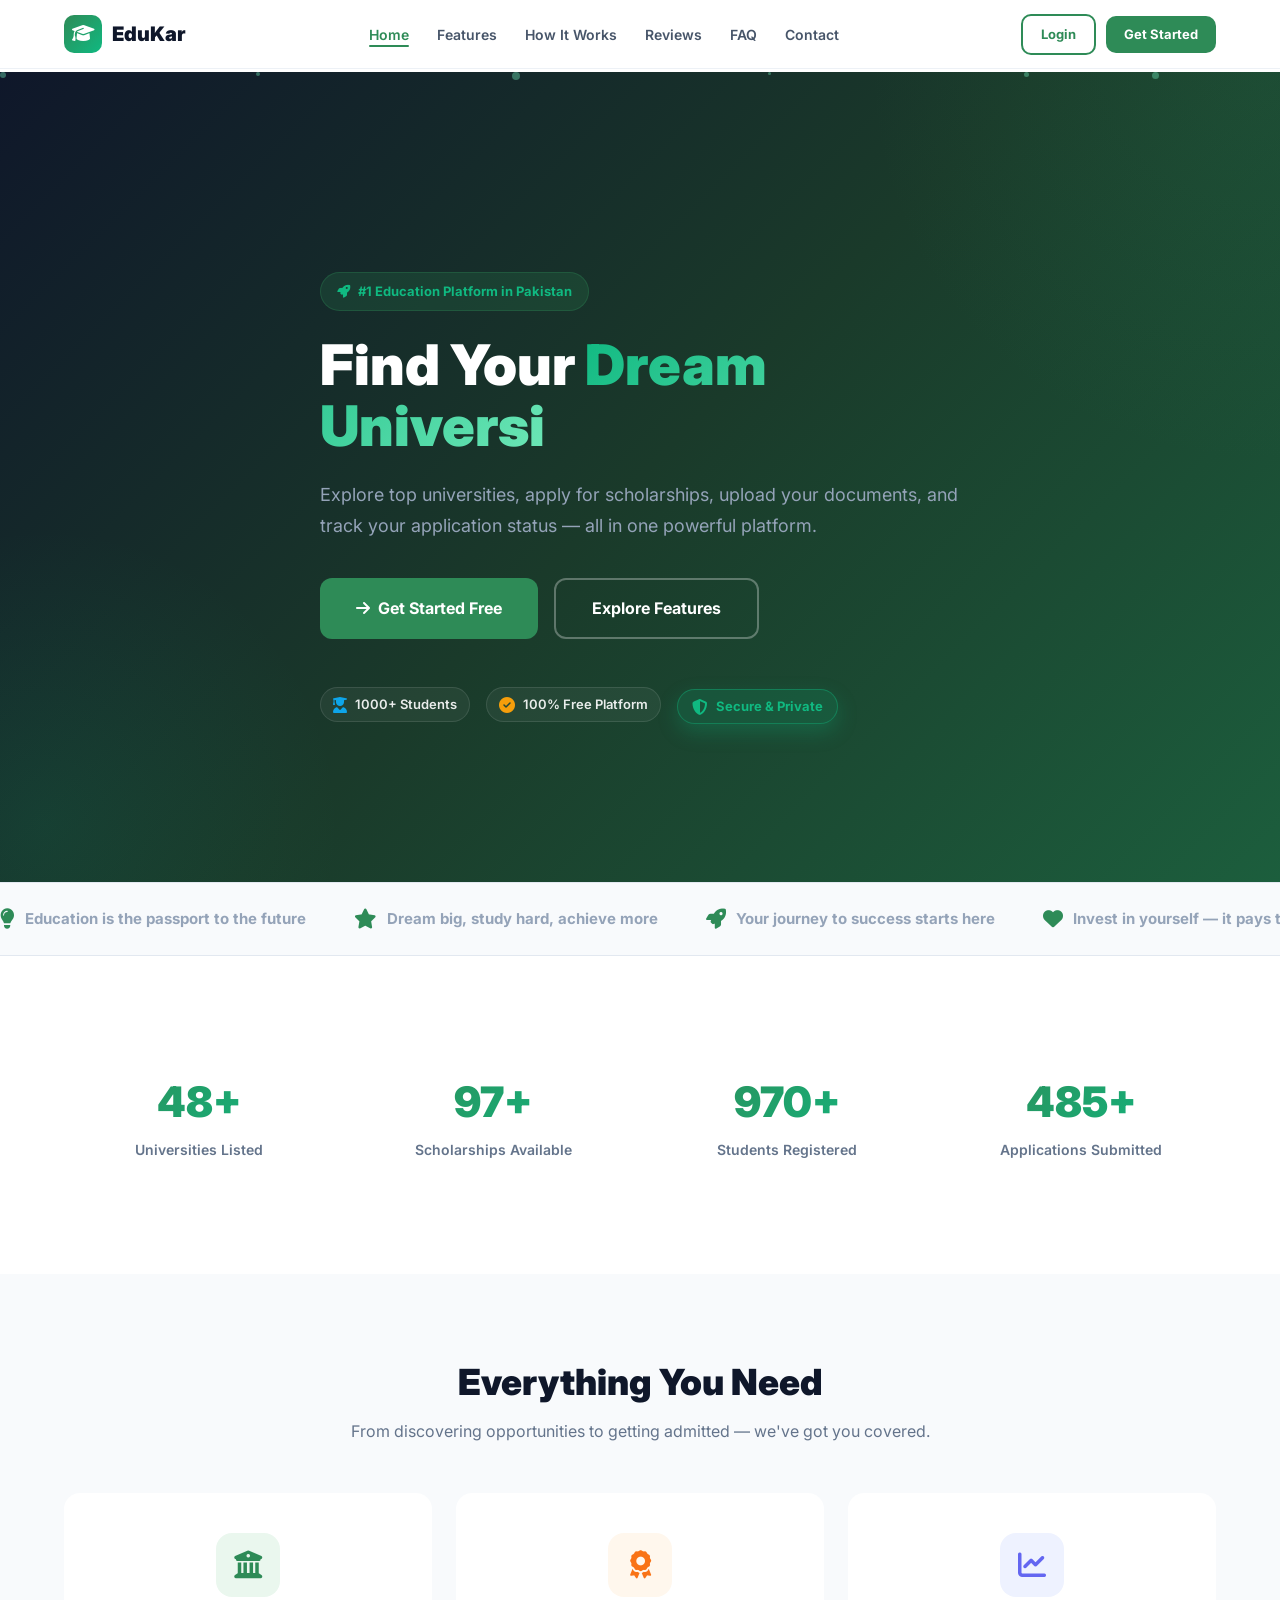
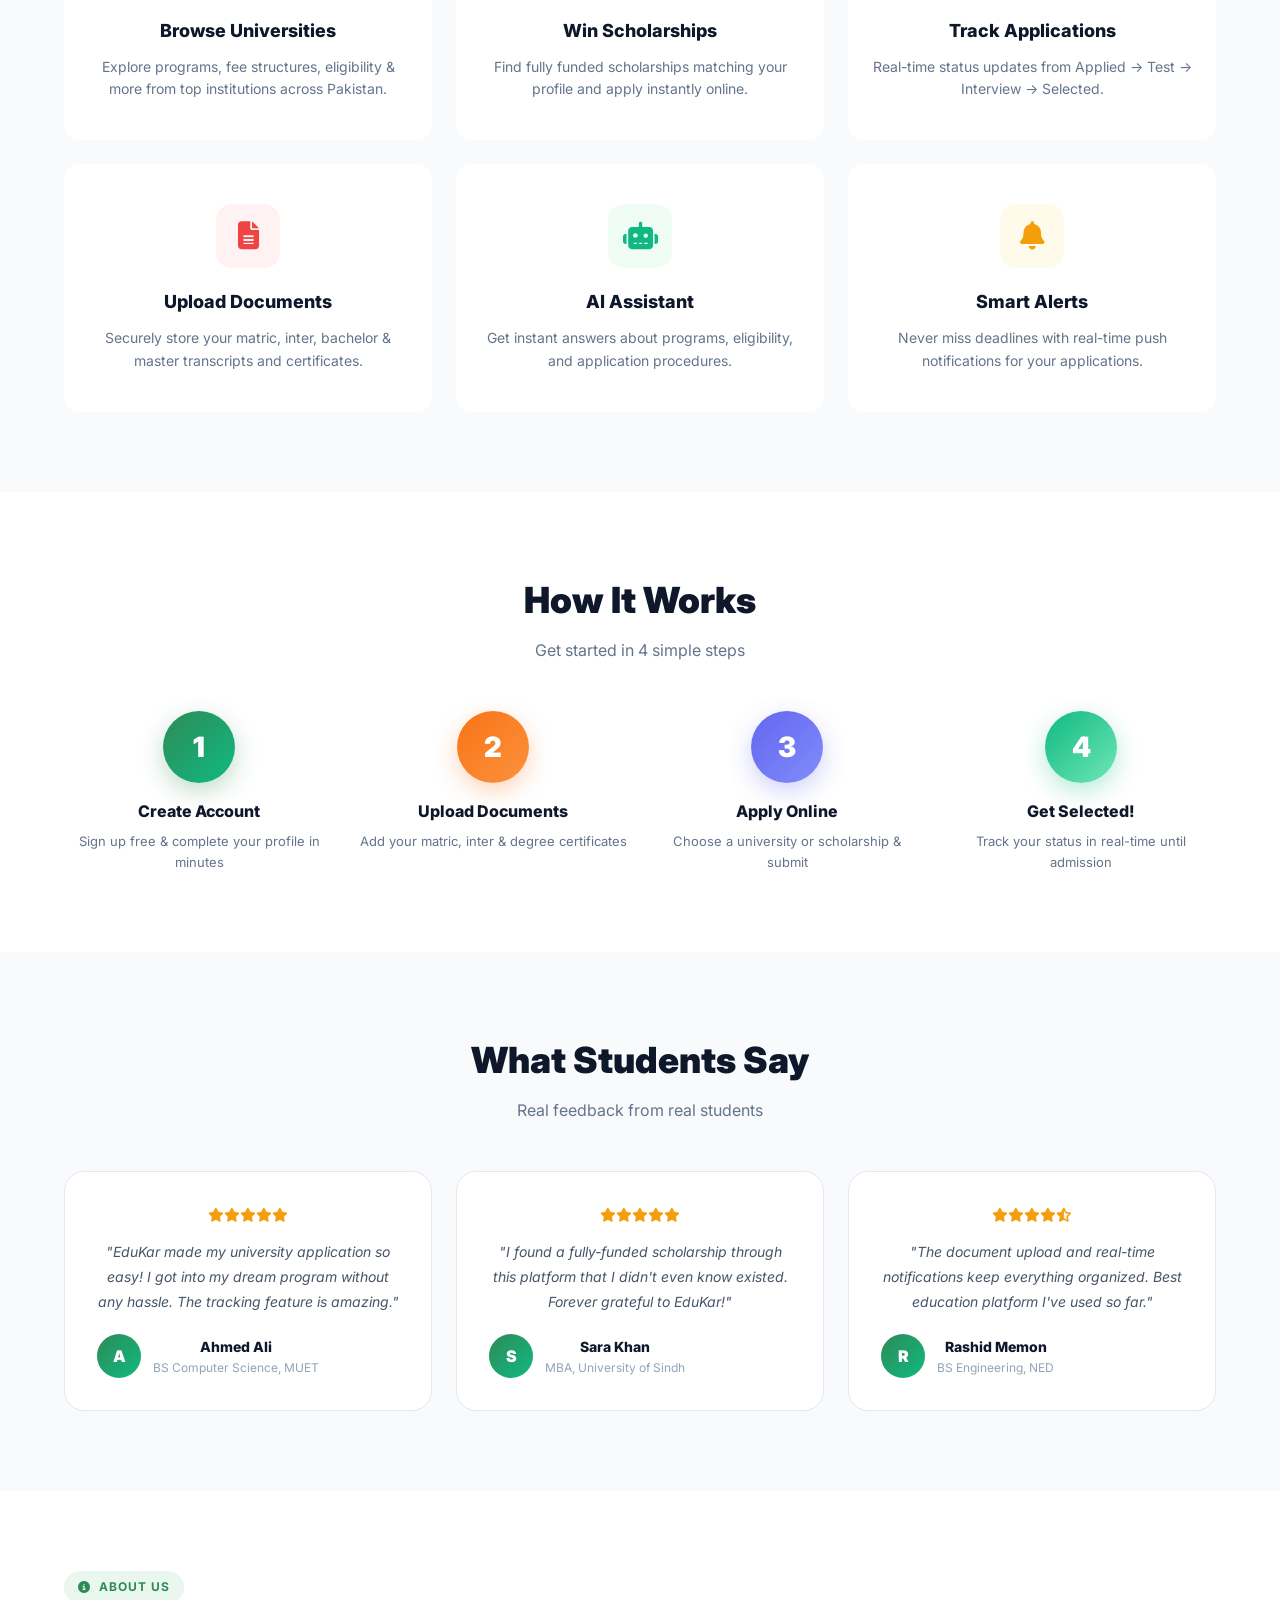
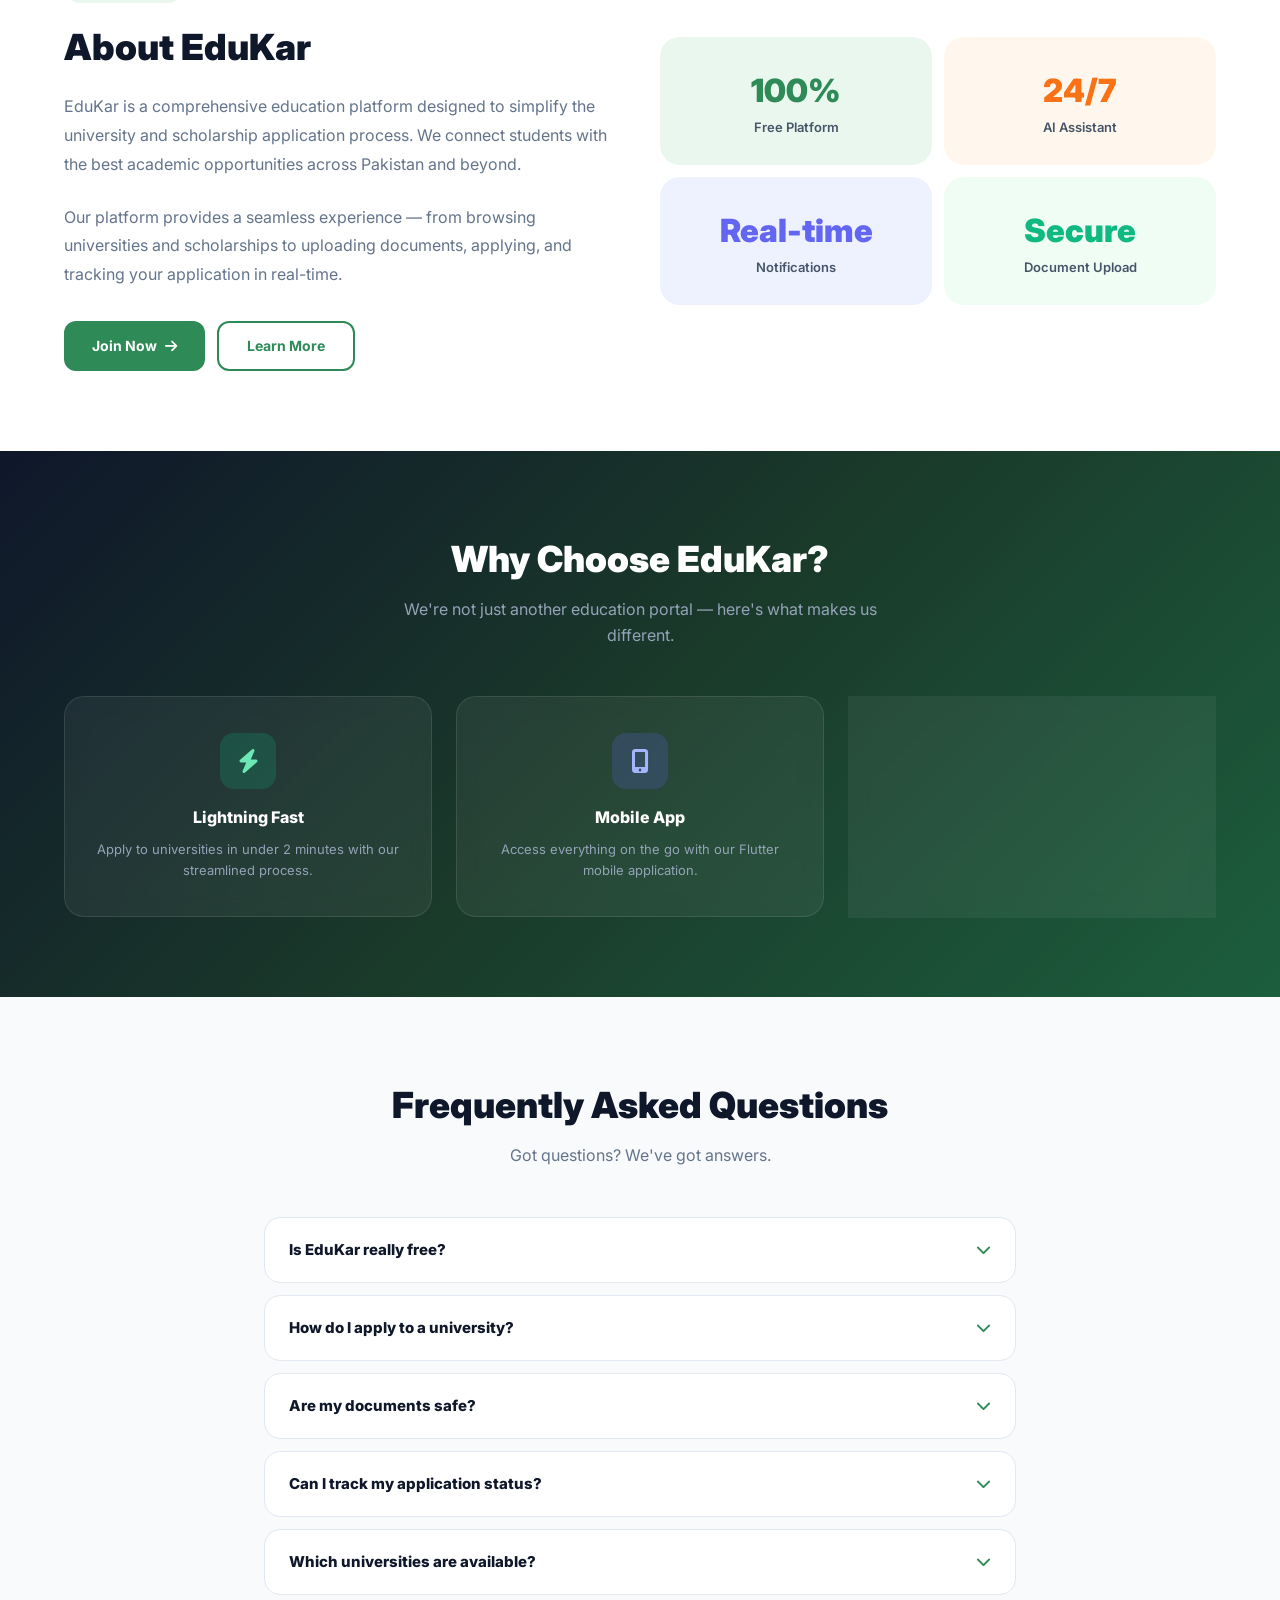
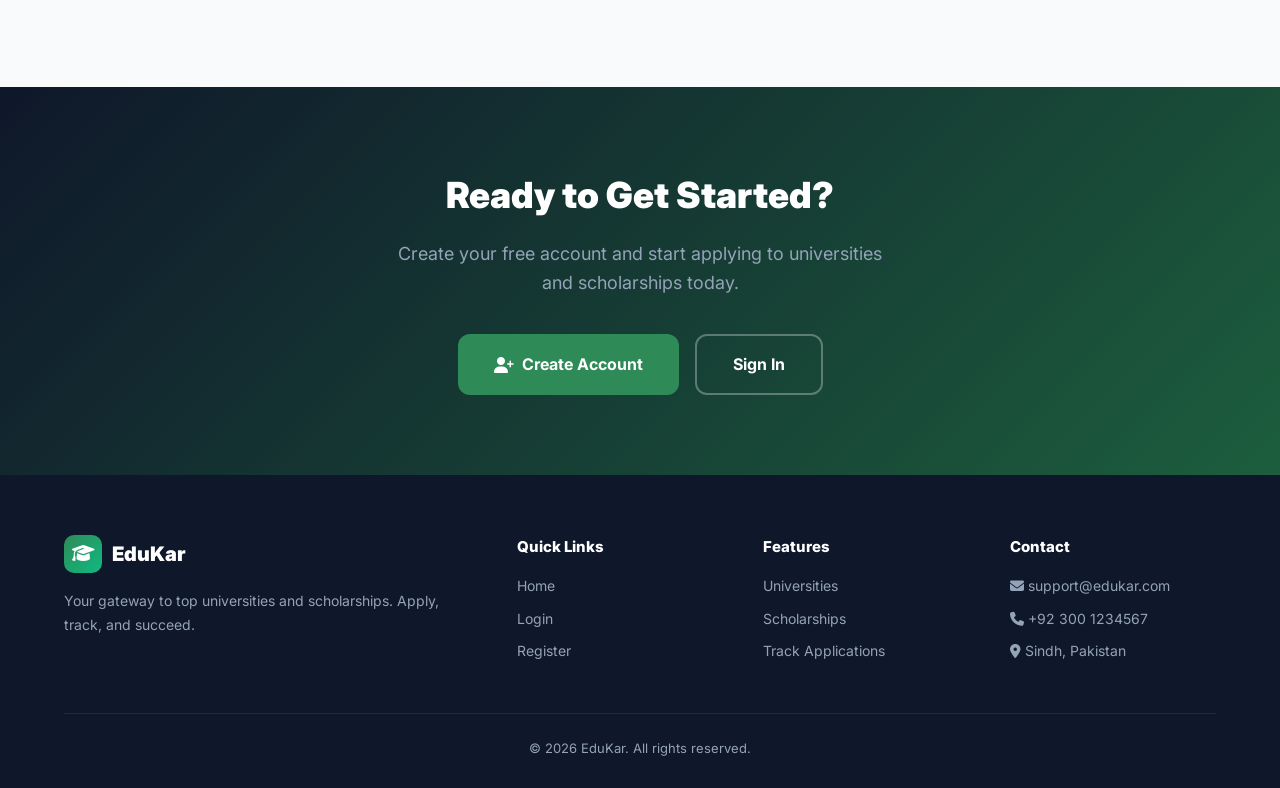
==== commit b0099d96: "Add advanced SEO meta tags to rank EduKar on Google" ====
--- a/index.html
+++ b/index.html
@@ -3,8 +3,25 @@
 <head>
     <meta charset="UTF-8">
     <meta name="viewport" content="width=device-width, initial-scale=1.0">
-    <meta name="description" content="EduKar - Your gateway to top universities and scholarships in Pakistan. Apply online, track applications, and get admitted.">
-    <title>EduKar — Find Your Dream University</title>
+    
+    <!-- Comprehensive SEO Meta Tags for EduKar -->
+    <meta name="description" content="EduKar is Pakistan's premier education portal. Find top universities, discover fully-funded scholarships, and track your admission applications seamlessly in one place.">
+    <meta name="keywords" content="EduKar, Edukar Pakistan, scholarships in Pakistan, top universities in Pakistan, higher education, online admission portal, apply for university, study in Pakistan, education platform, best scholarship portal, admission 2026, EduKar admission, student portal">
+    <meta name="author" content="EduKar Platform">
+    <meta name="robots" content="index, follow, max-snippet:-1, max-image-preview:large, max-video-preview:-1">
+    
+    <!-- Open Graph / Social Media Meta Tags -->
+    <meta property="og:type" content="website">
+    <meta property="og:title" content="EduKar | Top Universities & Scholarships in Pakistan">
+    <meta property="og:description" content="EduKar is your ultimate gateway to top universities and fully-funded scholarships. Apply online and track your applications securely.">
+    <meta property="og:site_name" content="EduKar">
+    
+    <!-- Twitter Meta Tags -->
+    <meta name="twitter:card" content="summary_large_image">
+    <meta name="twitter:title" content="EduKar | Top Universities & Scholarships">
+    <meta name="twitter:description" content="Your ultimate gateway to top universities and scholarships. Apply online and track applications.">
+
+    <title>EduKar | Top Universities & Scholarships in Pakistan</title>
     <link rel="stylesheet" href="css/style.css">
     <link rel="stylesheet" href="https://cdnjs.cloudflare.com/ajax/libs/font-awesome/6.5.1/css/all.min.css">
 </head>
--- a/css/style.css
+++ b/css/style.css
@@ -164,8 +164,8 @@
 /* === BANNER SLIDER === */
 .banner-slider { position: relative; border-radius: 24px; overflow: hidden; box-shadow: var(--shadow-lg); background: var(--slate-100); }
 .banner-slider__track { display: flex; will-change: transform; transition: transform .7s cubic-bezier(.25,.1,.25,1); }
-.banner-slider__slide { min-width: 100%; position: relative; flex-shrink: 0; }
-.banner-slider__slide img { width: 100%; height: 400px; object-fit: cover; object-position: center; image-rendering: high-quality; display: block; }
+.banner-slider__slide { min-width: 100%; position: relative; flex-shrink: 0; background: var(--slate-100); }
+.banner-slider__slide img { width: 100%; height: 350px; object-fit: cover; object-position: center; image-rendering: high-quality; display: block; margin: 0 auto; }
 .banner-slider__caption { position: absolute; bottom: 0; left: 0; right: 0; padding: 24px 28px; background: linear-gradient(to top, rgba(0,0,0,.7), transparent); color: #fff; font-weight: 800; font-size: 20px; }
 .banner-slider__dots { display: flex; justify-content: center; gap: 8px; margin-top: 20px; }
 .banner-slider__dot { width: 10px; height: 10px; border-radius: 5px; background: var(--slate-300); border: none; cursor: pointer; transition: all var(--transition); }
@@ -189,8 +189,8 @@
 .left-panel-sticky { position: sticky; top: 100px; }
 
 /* Premium Hero Image inside card */
-.hero-image-wrap { width: 100%; height: 240px; overflow: hidden; position: relative; border-radius: 20px 20px 0 0; }
-.hero-image-wrap img { width: 100%; height: 100%; object-fit: cover; transition: transform .6s ease; }
+.hero-image-wrap { width: 100%; height: 240px; overflow: hidden; position: relative; border-radius: 20px 20px 0 0; background: var(--slate-50); }
+.hero-image-wrap img { width: 100%; height: 100%; object-fit: contain; transition: transform .6s ease; }
 .detail-section:hover .hero-image-wrap img { transform: scale(1.05); }
 
 /* Premium Info Rows */
@@ -200,7 +200,7 @@
 .premium-info-value { font-weight: 800; color: var(--navy); }
 
 /* About Section */
-.about-text { color: var(--slate-600); line-height: 1.8; font-size: 14px; display: -webkit-box; -webkit-line-clamp: 3; -webkit-box-orient: vertical; overflow: hidden; }
+.about-text { color: var(--slate-600); line-height: 1.8; font-size: 14px; display: -webkit-box; -webkit-line-clamp: 6; -webkit-box-orient: vertical; overflow: hidden; }
 .about-text.expanded { -webkit-line-clamp: unset; }
 .see-more-btn { background: none; color: var(--primary); font-weight: 800; font-size: 13px; padding: 6px 12px; border-radius: 8px; margin-top: 8px; background: var(--primary-light); transition: all .3s; }
 .see-more-btn:hover { background: var(--primary); color: #fff; transform: translateY(-1px); }
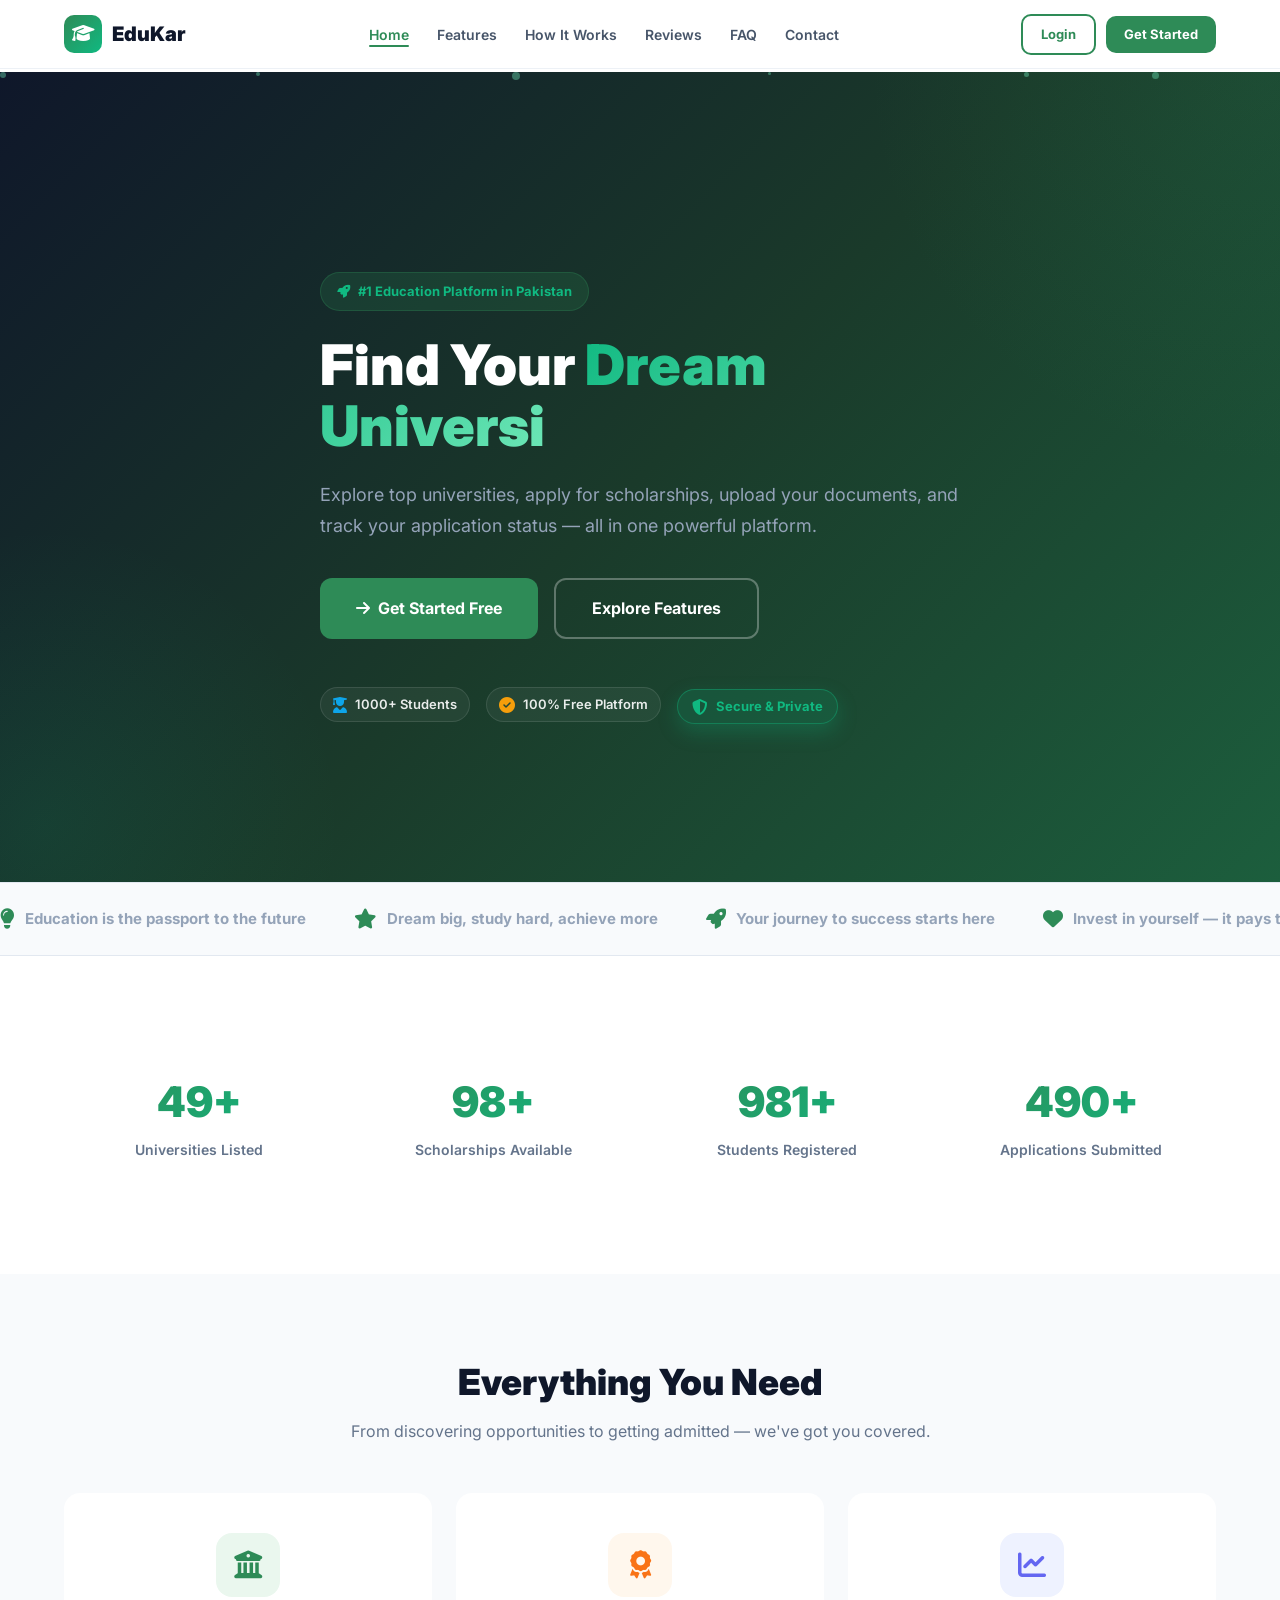
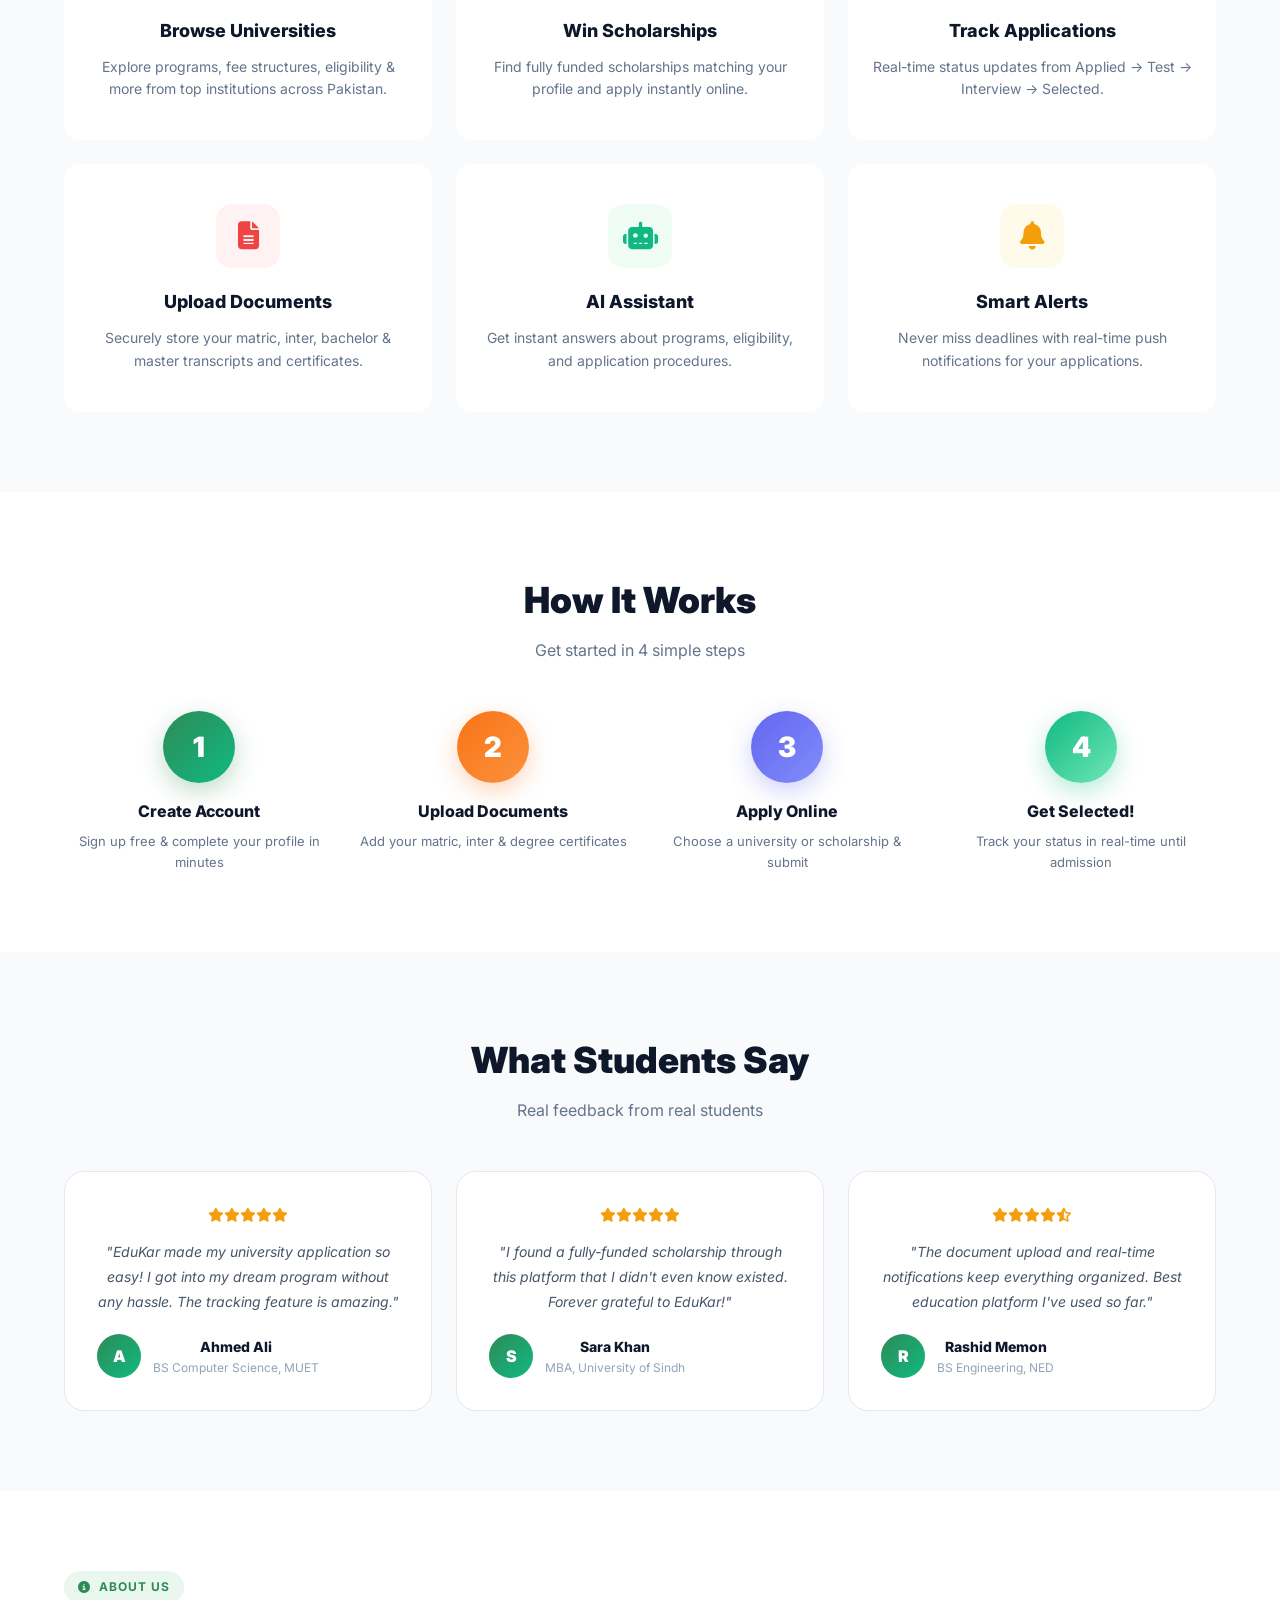
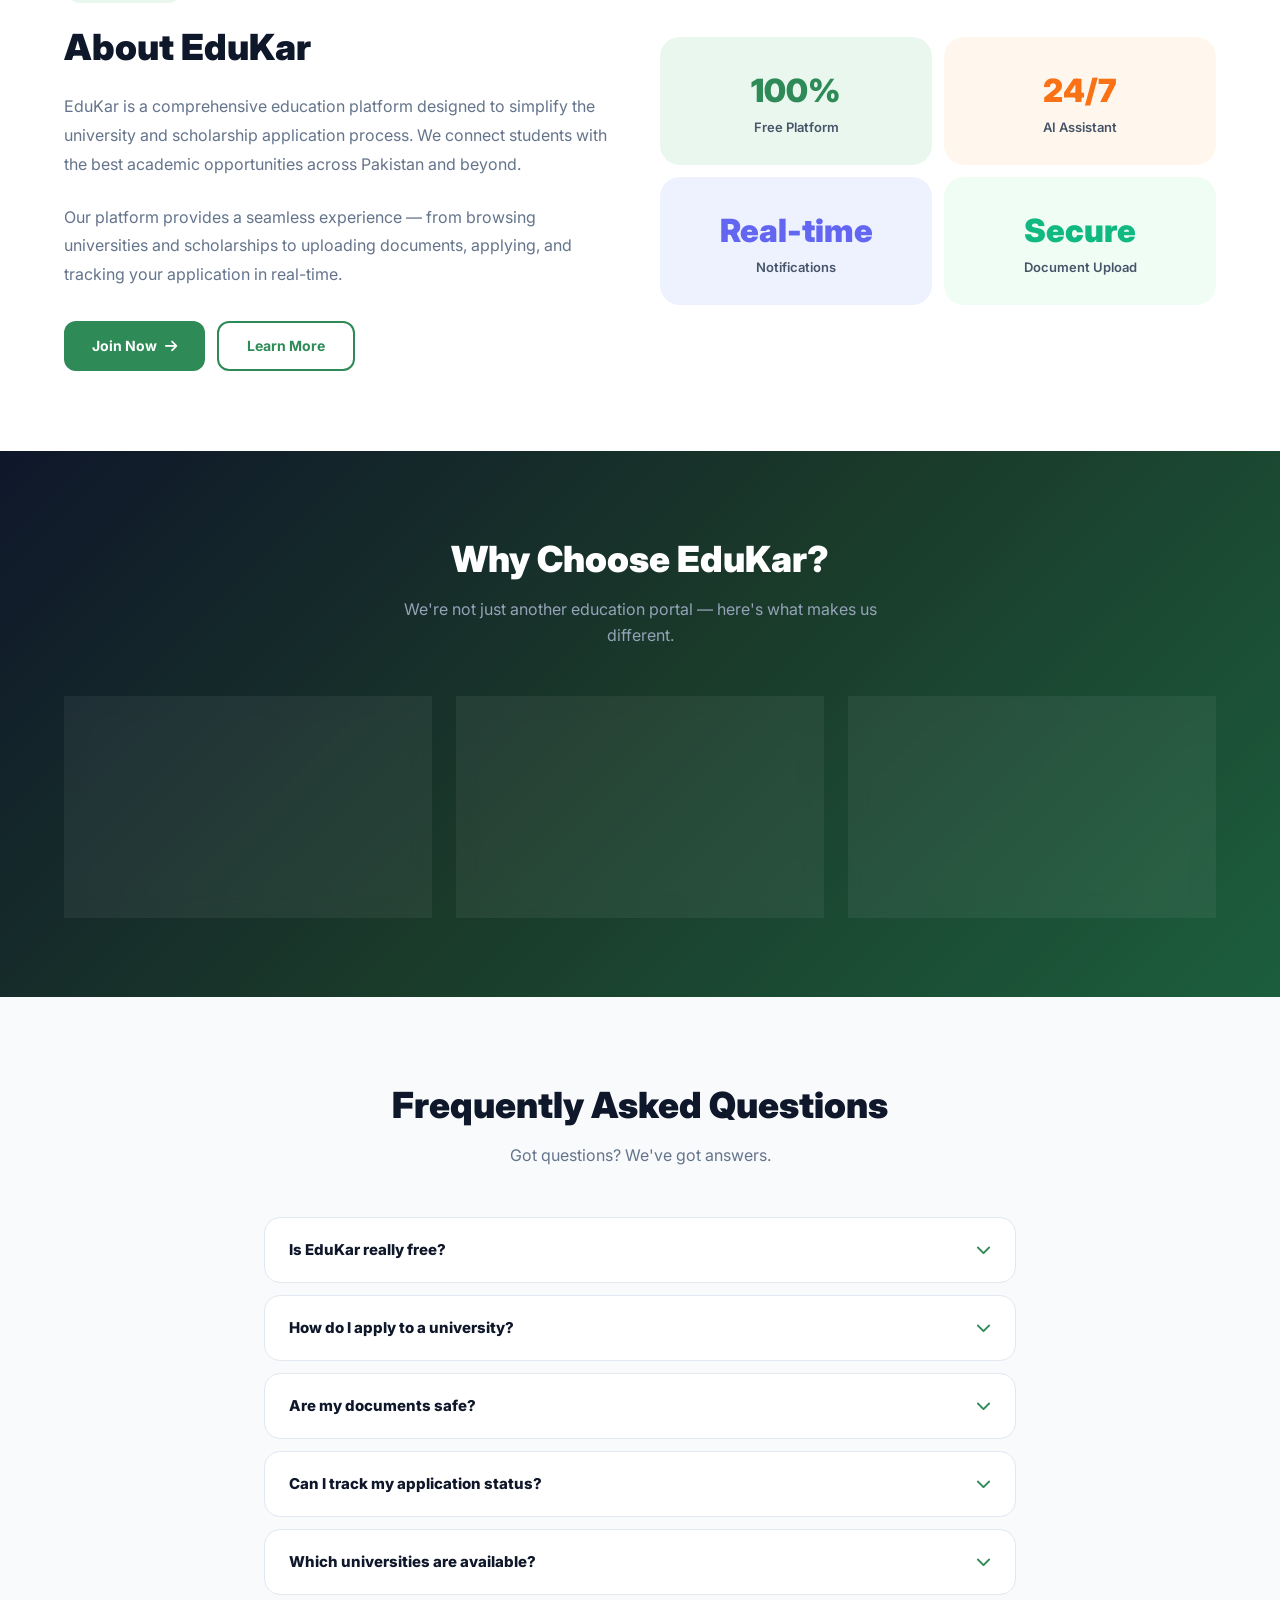
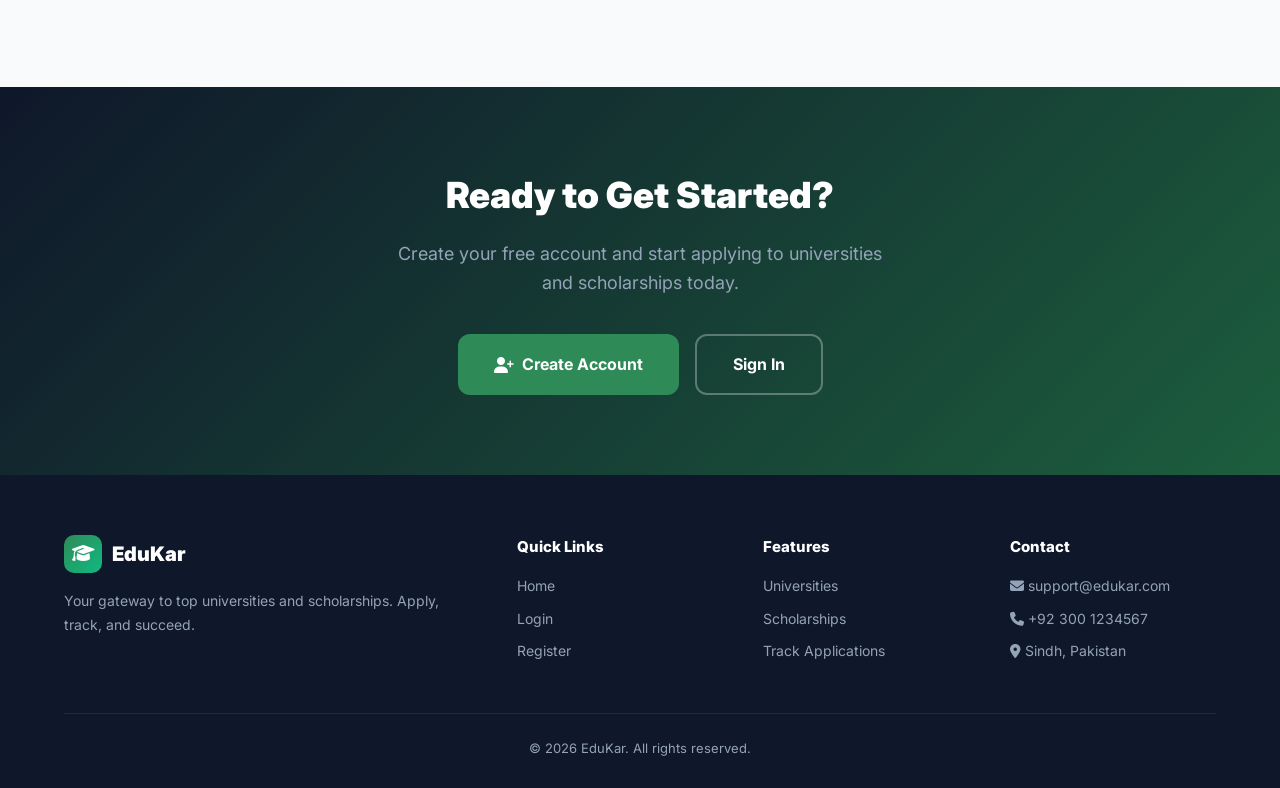
==== commit 4af6f360: "EduKar cPanel: API URL, autocomplete security, flash fix, .html links, htaccess" ====
--- a/index.html
+++ b/index.html
@@ -43,8 +43,8 @@
             <li><a href="#contact">Contact</a></li>
         </ul>
         <div class="navbar__actions">
-            <a href="login" class="btn btn--outline btn--sm" id="navLoginBtn">Login</a>
-            <a href="register" class="btn btn--primary btn--sm" id="navRegBtn">Get Started</a>
+            <a href="login.html" class="btn btn--outline btn--sm" id="navLoginBtn">Login</a>
+            <a href="register.html" class="btn btn--primary btn--sm" id="navRegBtn">Get Started</a>
         </div>
         <button class="navbar__hamburger" id="hamburger"><i class="fas fa-bars"></i></button>
     </div>
@@ -61,7 +61,7 @@
             <h1 class="hero__title">Find Your <span id="typingTarget">Dream University</span><span class="typing-cursor"></span></h1>
             <p class="hero__subtitle">Explore top universities, apply for scholarships, upload your documents, and track your application status — all in one powerful platform.</p>
             <div class="hero__actions">
-                <a href="register" class="btn btn--primary btn--lg"><i class="fas fa-arrow-right"></i> Get Started Free</a>
+                <a href="register.html" class="btn btn--primary btn--lg"><i class="fas fa-arrow-right"></i> Get Started Free</a>
                 <a href="#features" class="btn btn--outline btn--lg" style="border-color:rgba(255,255,255,.3); color:#fff;">Explore Features</a>
             </div>
             <div class="hero__stats" style="margin-top:48px; flex-wrap:wrap; gap:16px;">
@@ -233,7 +233,7 @@
             <p style="color:var(--slate-500); font-size:16px; line-height:1.8; margin-bottom:24px;">EduKar is a comprehensive education platform designed to simplify the university and scholarship application process. We connect students with the best academic opportunities across Pakistan and beyond.</p>
             <p style="color:var(--slate-500); font-size:16px; line-height:1.8; margin-bottom:32px;">Our platform provides a seamless experience — from browsing universities and scholarships to uploading documents, applying, and tracking your application in real-time.</p>
             <div style="display:flex; gap:12px; flex-wrap:wrap;">
-                <a href="register" class="btn btn--primary">Join Now <i class="fas fa-arrow-right"></i></a>
+                <a href="register.html" class="btn btn--primary">Join Now <i class="fas fa-arrow-right"></i></a>
                 <a href="#faq" class="btn btn--outline">Learn More</a>
             </div>
         </div>
@@ -307,8 +307,8 @@
         <h2 style="font-size:36px; font-weight:900; margin-bottom:16px;">Ready to Get Started?</h2>
         <p style="color:var(--slate-400); font-size:18px; max-width:500px; margin:0 auto 36px;">Create your free account and start applying to universities and scholarships today.</p>
         <div style="display:flex; gap:16px; justify-content:center; flex-wrap:wrap;">
-            <a href="register" class="btn btn--primary btn--lg"><i class="fas fa-user-plus"></i> Create Account</a>
-            <a href="login" class="btn btn--outline btn--lg" style="border-color:rgba(255,255,255,.3); color:#fff;">Sign In</a>
+            <a href="register.html" class="btn btn--primary btn--lg"><i class="fas fa-user-plus"></i> Create Account</a>
+            <a href="login.html" class="btn btn--outline btn--lg" style="border-color:rgba(255,255,255,.3); color:#fff;">Sign In</a>
         </div>
     </div>
 </section>
@@ -324,8 +324,8 @@
             <div>
                 <h4 class="footer__title">Quick Links</h4>
                 <a href="/" class="footer__link">Home</a>
-                <a href="login" class="footer__link">Login</a>
-                <a href="register" class="footer__link">Register</a>
+                <a href="login.html" class="footer__link">Login</a>
+                <a href="register.html" class="footer__link">Register</a>
             </div>
             <div>
                 <h4 class="footer__title">Features</h4>
